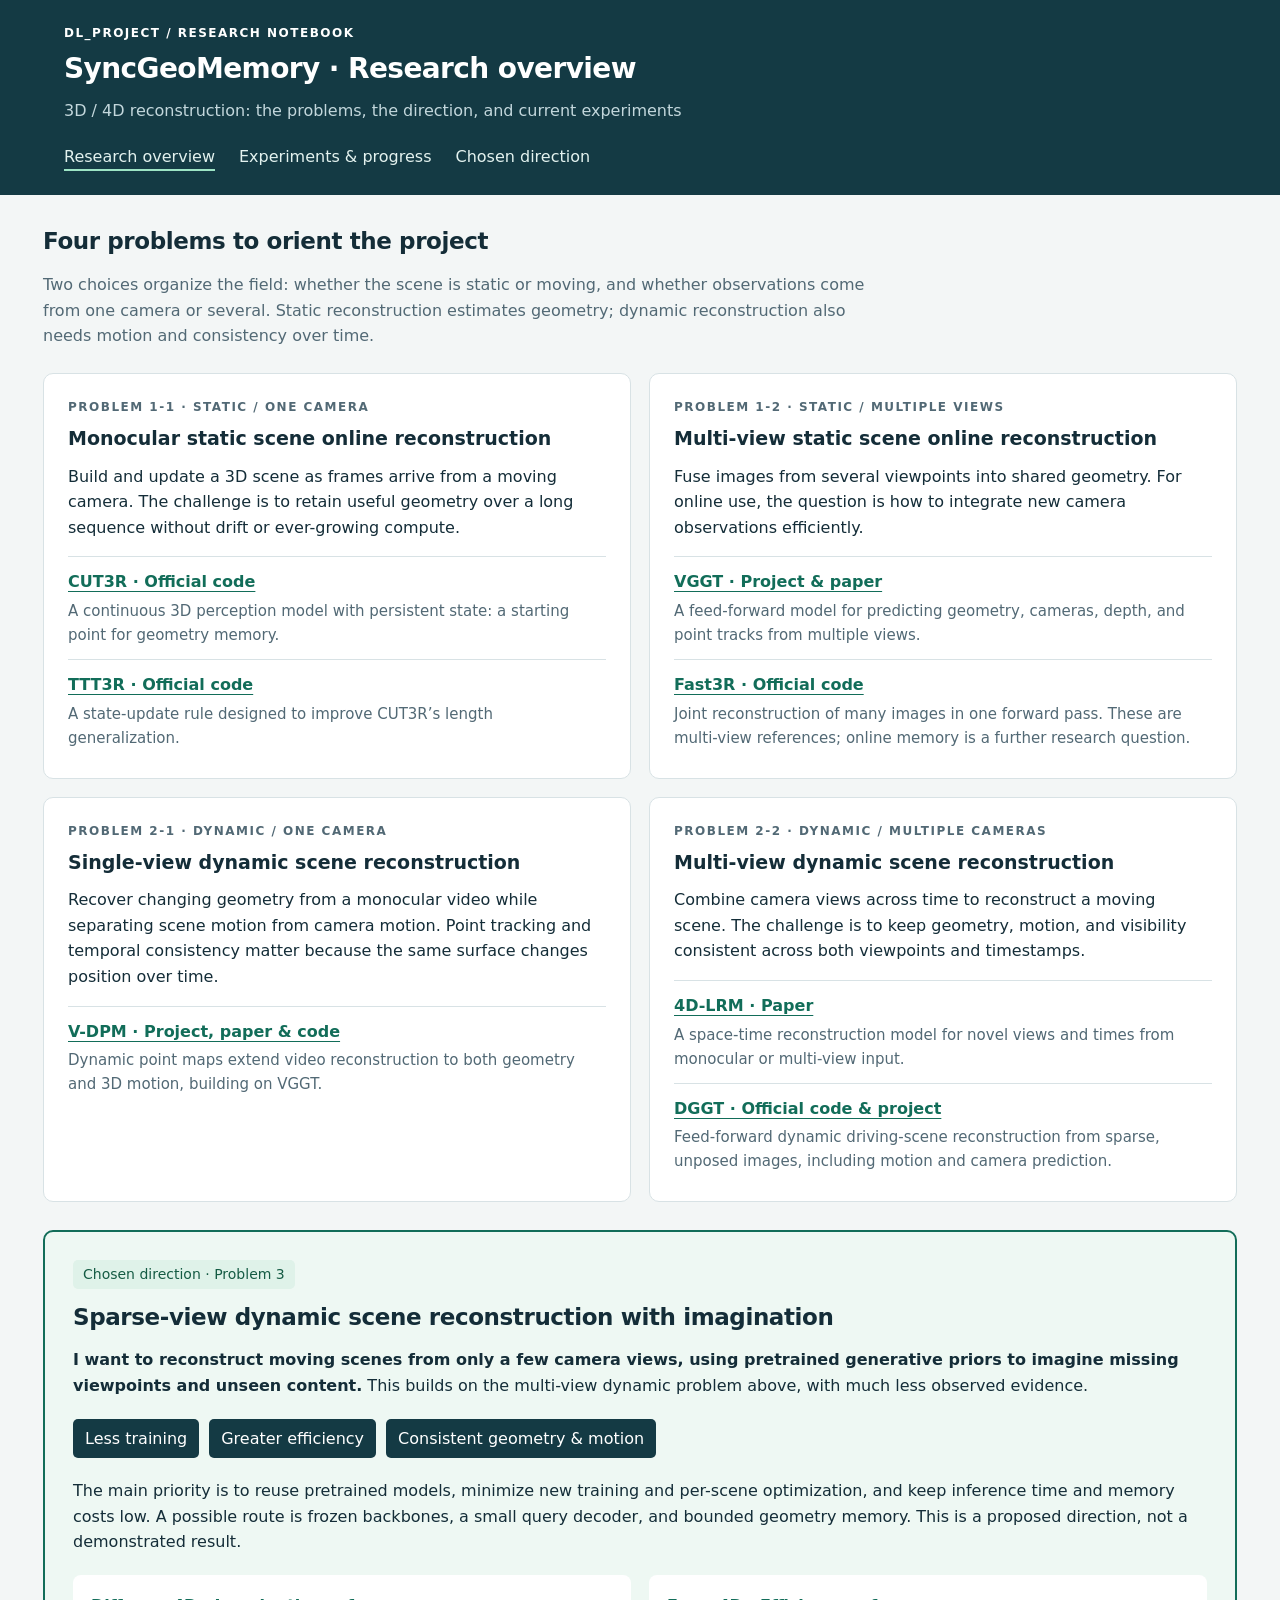
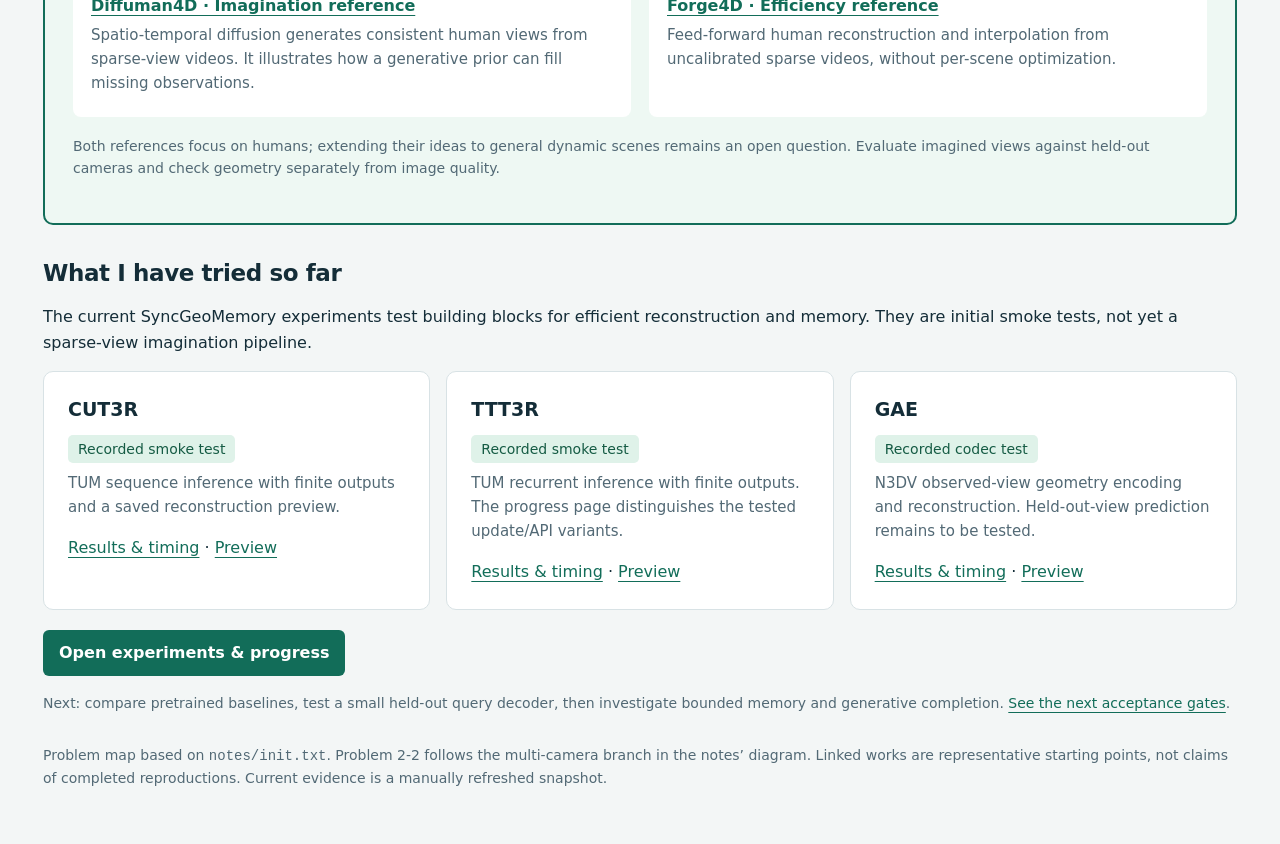
==== index.html @ 9e769c85 "Add research dashboard and GitHub Pages deployment" ====
<!doctype html>
<html lang="en">
<head>
<meta charset="utf-8"><meta name="viewport" content="width=device-width,initial-scale=1">
<meta name="description" content="Four reconstruction problems, representative research, and an efficiency-first direction for sparse-view dynamic reconstruction with imagination.">
<title>SyncGeoMemory · Research overview</title><link rel="icon" href="favicon.svg">
<style>
:root{color-scheme:light;--ink:#142d38;--muted:#526975;--line:#d8e2e5;--green:#126d59;--bg:#f3f6f6}*{box-sizing:border-box}body{margin:0;background:var(--bg);color:var(--ink);font:16px/1.6 system-ui,sans-serif}a{color:var(--green);text-underline-offset:4px}header{background:#143a44;color:white;padding:24px 5vw}header h1{font-size:28px;margin:4px 0;letter-spacing:-.6px}header p{color:#c3d7dc;margin:6px 0}nav{display:flex;gap:24px;margin-top:20px;flex-wrap:wrap}nav a{color:#e3f2ef;text-decoration:none}nav a[aria-current]{border-bottom:2px solid #9de4c5}main{max-width:1250px;margin:auto;padding:28px 28px 55px}.eyebrow{font-size:12px;letter-spacing:1.5px;text-transform:uppercase;font-weight:700}.intro{max-width:850px;margin-bottom:24px}.intro p{color:var(--muted)}h2{font-size:23px;letter-spacing:-.4px;margin:0 0 12px}h3{font-size:19px;line-height:1.4;margin:8px 0 12px}p{margin:8px 0 16px}.grid{display:grid;grid-template-columns:1fr 1fr;gap:18px}.problem,.panel{background:white;border:1px solid var(--line);border-radius:10px;padding:24px}.problem .eyebrow{color:var(--muted)}.work{padding-top:12px;margin-top:12px;border-top:1px solid var(--line)}.work p{font-size:15px;margin:4px 0;color:var(--muted)}.work a{font-weight:650}.tag{display:inline-block;font-size:14px;background:#dff2e9;color:#155b44;padding:3px 10px;border-radius:5px}.selected{border:2px solid var(--green);background:#eef8f3;margin-top:28px;padding:28px;border-radius:10px}.selected h2{margin-top:10px}.selected .grid{margin-top:20px}.selected .work{border:0;margin:0;padding:18px;background:white;border-radius:8px}.priorities{display:flex;gap:10px;flex-wrap:wrap;margin:20px 0}.priorities span{background:#143a44;color:white;padding:7px 12px;border-radius:5px}.section{margin-top:30px}.tried{display:grid;grid-template-columns:repeat(3,1fr);gap:16px}.tried h3{margin-top:0}.tried p{font-size:15px;color:var(--muted)}.button{display:inline-block;background:var(--green);color:white;padding:10px 16px;border-radius:6px;text-decoration:none;font-weight:650}.note,footer{font-size:14px;color:var(--muted)}footer{margin-top:30px}@media(max-width:760px){main{padding:22px 16px}.grid,.tried{grid-template-columns:1fr}.problem,.panel,.selected{padding:20px}header h1{font-size:24px}}
</style>
</head>
<body>
<header><div class="eyebrow">dl_project / research notebook</div><h1>SyncGeoMemory · Research overview</h1><p>3D / 4D reconstruction: the problems, the direction, and current experiments</p><nav aria-label="Main navigation"><a href="index.html" aria-current="page">Research overview</a><a href="experiments.html">Experiments &amp; progress</a><a href="#chosen">Chosen direction</a></nav></header>
<main>
<div class="intro"><h2>Four problems to orient the project</h2><p>Two choices organize the field: whether the scene is static or moving, and whether observations come from one camera or several. Static reconstruction estimates geometry; dynamic reconstruction also needs motion and consistency over time.</p></div>
<div class="grid" aria-label="Four reconstruction problems">
<article class="problem"><div class="eyebrow">Problem 1-1 · Static / one camera</div><h3>Monocular static scene online reconstruction</h3><p>Build and update a 3D scene as frames arrive from a moving camera. The challenge is to retain useful geometry over a long sequence without drift or ever-growing compute.</p><div class="work"><a href="https://github.com/CUT3R/CUT3R" target="_blank" rel="noopener noreferrer">CUT3R · Official code</a><p>A continuous 3D perception model with persistent state: a starting point for geometry memory.</p></div><div class="work"><a href="https://github.com/Inception3D/TTT3R" target="_blank" rel="noopener noreferrer">TTT3R · Official code</a><p>A state-update rule designed to improve CUT3R’s length generalization.</p></div></article>
<article class="problem"><div class="eyebrow">Problem 1-2 · Static / multiple views</div><h3>Multi-view static scene online reconstruction</h3><p>Fuse images from several viewpoints into shared geometry. For online use, the question is how to integrate new camera observations efficiently.</p><div class="work"><a href="https://vgg-t.github.io/" target="_blank" rel="noopener noreferrer">VGGT · Project &amp; paper</a><p>A feed-forward model for predicting geometry, cameras, depth, and point tracks from multiple views.</p></div><div class="work"><a href="https://github.com/facebookresearch/fast3r" target="_blank" rel="noopener noreferrer">Fast3R · Official code</a><p>Joint reconstruction of many images in one forward pass. These are multi-view references; online memory is a further research question.</p></div></article>
<article class="problem"><div class="eyebrow">Problem 2-1 · Dynamic / one camera</div><h3>Single-view dynamic scene reconstruction</h3><p>Recover changing geometry from a monocular video while separating scene motion from camera motion. Point tracking and temporal consistency matter because the same surface changes position over time.</p><div class="work"><a href="https://www.robots.ox.ac.uk/~vgg/research/vdpm/" target="_blank" rel="noopener noreferrer">V-DPM · Project, paper &amp; code</a><p>Dynamic point maps extend video reconstruction to both geometry and 3D motion, building on VGGT.</p></div></article>
<article class="problem"><div class="eyebrow">Problem 2-2 · Dynamic / multiple cameras</div><h3>Multi-view dynamic scene reconstruction</h3><p>Combine camera views across time to reconstruct a moving scene. The challenge is to keep geometry, motion, and visibility consistent across both viewpoints and timestamps.</p><div class="work"><a href="https://arxiv.org/abs/2506.18890" target="_blank" rel="noopener noreferrer">4D-LRM · Paper</a><p>A space-time reconstruction model for novel views and times from monocular or multi-view input.</p></div><div class="work"><a href="https://github.com/xiaomi-research/dggt" target="_blank" rel="noopener noreferrer">DGGT · Official code &amp; project</a><p>Feed-forward dynamic driving-scene reconstruction from sparse, unposed images, including motion and camera prediction.</p></div></article>
</div>
<section class="selected" id="chosen"><span class="tag">Chosen direction · Problem 3</span><h2>Sparse-view dynamic scene reconstruction with imagination</h2><p><strong>I want to reconstruct moving scenes from only a few camera views, using pretrained generative priors to imagine missing viewpoints and unseen content.</strong> This builds on the multi-view dynamic problem above, with much less observed evidence.</p><div class="priorities" aria-label="Research priorities"><span>Less training</span><span>Greater efficiency</span><span>Consistent geometry &amp; motion</span></div><p>The main priority is to reuse pretrained models, minimize new training and per-scene optimization, and keep inference time and memory costs low. A possible route is frozen backbones, a small query decoder, and bounded geometry memory. This is a proposed direction, not a demonstrated result.</p><div class="grid"><div class="work"><a href="https://diffuman4d.github.io/" target="_blank" rel="noopener noreferrer">Diffuman4D · Imagination reference</a><p>Spatio-temporal diffusion generates consistent human views from sparse-view videos. It illustrates how a generative prior can fill missing observations.</p></div><div class="work"><a href="https://github.com/zhenliuZJU/Forge4D" target="_blank" rel="noopener noreferrer">Forge4D · Efficiency reference</a><p>Feed-forward human reconstruction and interpolation from uncalibrated sparse videos, without per-scene optimization.</p></div></div><p class="note" style="margin-top:18px">Both references focus on humans; extending their ideas to general dynamic scenes remains an open question. Evaluate imagined views against held-out cameras and check geometry separately from image quality.</p></section>
<section class="section" id="tried"><h2>What I have tried so far</h2><p>The current SyncGeoMemory experiments test building blocks for efficient reconstruction and memory. They are initial smoke tests, not yet a sparse-view imagination pipeline.</p><div class="tried"><article class="panel"><h3>CUT3R</h3><span class="tag">Recorded smoke test</span><p>TUM sequence inference with finite outputs and a saved reconstruction preview.</p><a href="experiments.html#results">Results &amp; timing</a> · <a href="outputs/cut3r-reconstruction.png">Preview</a></article><article class="panel"><h3>TTT3R</h3><span class="tag">Recorded smoke test</span><p>TUM recurrent inference with finite outputs. The progress page distinguishes the tested update/API variants.</p><a href="experiments.html#results">Results &amp; timing</a> · <a href="outputs/ttt3r-reconstruction.png">Preview</a></article><article class="panel"><h3>GAE</h3><span class="tag">Recorded codec test</span><p>N3DV observed-view geometry encoding and reconstruction. Held-out-view prediction remains to be tested.</p><a href="experiments.html#results">Results &amp; timing</a> · <a href="outputs/gae-reconstruction.png">Preview</a></article></div><p style="margin-top:20px"><a class="button" href="experiments.html">Open experiments &amp; progress</a></p><p class="note">Next: compare pretrained baselines, test a small held-out query decoder, then investigate bounded memory and generative completion. <a href="experiments.html#plan">See the next acceptance gates</a>.</p></section>
<footer>Problem map based on <code>notes/init.txt</code>. Problem 2-2 follows the multi-camera branch in the notes’ diagram. Linked works are representative starting points, not claims of completed reproductions. Current evidence is a manually refreshed snapshot.</footer>
</main></body></html>
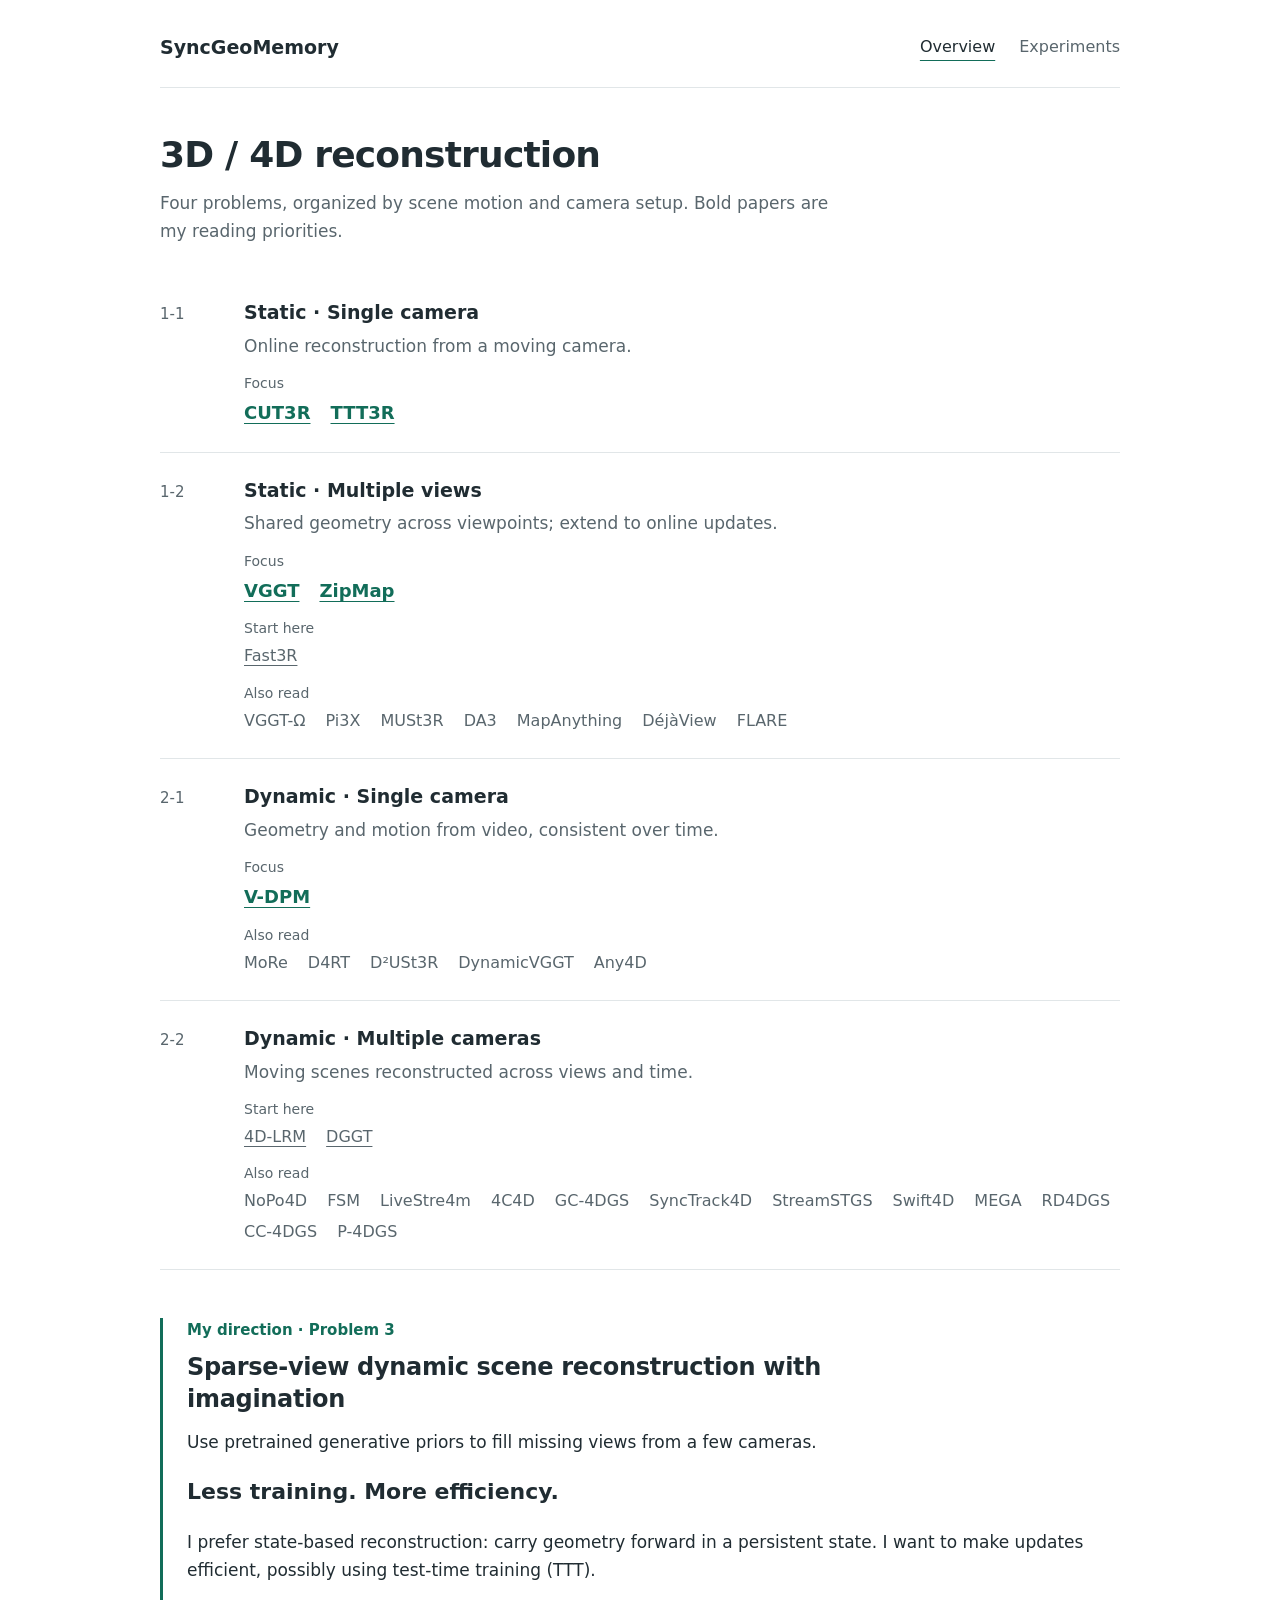
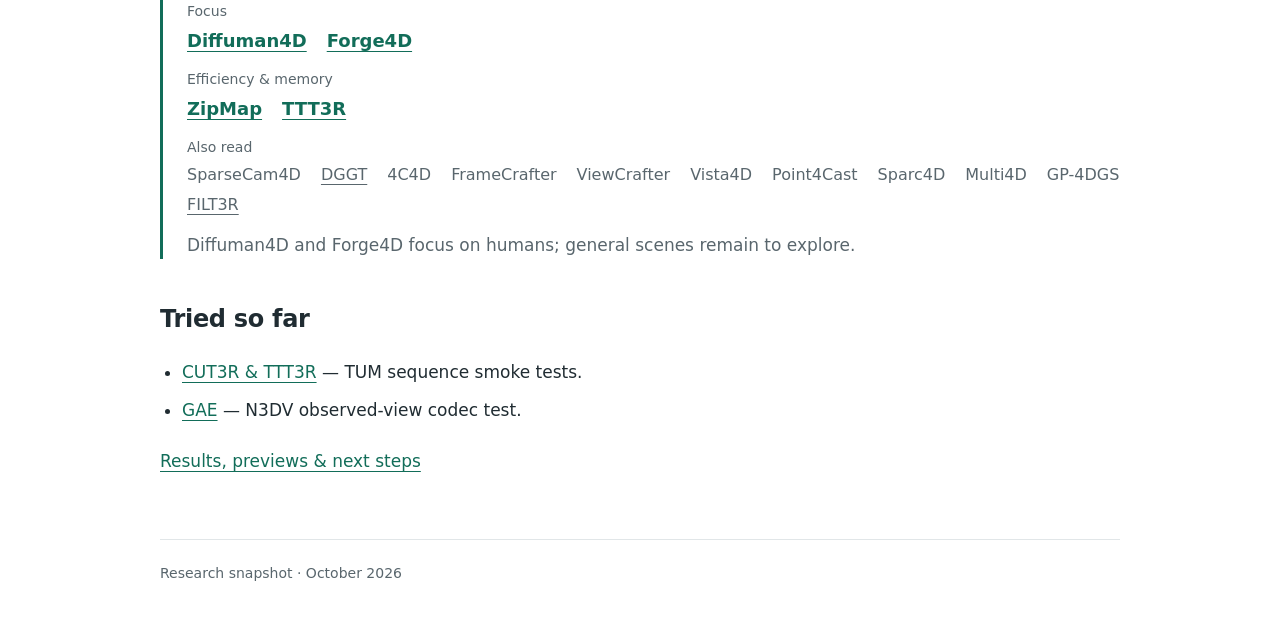
==== commit ceffbb95: "Simplify dashboard and expand prioritized research directions" ====
--- a/index.html
+++ b/index.html
@@ -1,24 +1,65 @@
 <!doctype html>
 <html lang="en">
 <head>
-<meta charset="utf-8"><meta name="viewport" content="width=device-width,initial-scale=1">
-<meta name="description" content="Four reconstruction problems, representative research, and an efficiency-first direction for sparse-view dynamic reconstruction with imagination.">
-<title>SyncGeoMemory · Research overview</title><link rel="icon" href="favicon.svg">
-<style>
-:root{color-scheme:light;--ink:#142d38;--muted:#526975;--line:#d8e2e5;--green:#126d59;--bg:#f3f6f6}*{box-sizing:border-box}body{margin:0;background:var(--bg);color:var(--ink);font:16px/1.6 system-ui,sans-serif}a{color:var(--green);text-underline-offset:4px}header{background:#143a44;color:white;padding:24px 5vw}header h1{font-size:28px;margin:4px 0;letter-spacing:-.6px}header p{color:#c3d7dc;margin:6px 0}nav{display:flex;gap:24px;margin-top:20px;flex-wrap:wrap}nav a{color:#e3f2ef;text-decoration:none}nav a[aria-current]{border-bottom:2px solid #9de4c5}main{max-width:1250px;margin:auto;padding:28px 28px 55px}.eyebrow{font-size:12px;letter-spacing:1.5px;text-transform:uppercase;font-weight:700}.intro{max-width:850px;margin-bottom:24px}.intro p{color:var(--muted)}h2{font-size:23px;letter-spacing:-.4px;margin:0 0 12px}h3{font-size:19px;line-height:1.4;margin:8px 0 12px}p{margin:8px 0 16px}.grid{display:grid;grid-template-columns:1fr 1fr;gap:18px}.problem,.panel{background:white;border:1px solid var(--line);border-radius:10px;padding:24px}.problem .eyebrow{color:var(--muted)}.work{padding-top:12px;margin-top:12px;border-top:1px solid var(--line)}.work p{font-size:15px;margin:4px 0;color:var(--muted)}.work a{font-weight:650}.tag{display:inline-block;font-size:14px;background:#dff2e9;color:#155b44;padding:3px 10px;border-radius:5px}.selected{border:2px solid var(--green);background:#eef8f3;margin-top:28px;padding:28px;border-radius:10px}.selected h2{margin-top:10px}.selected .grid{margin-top:20px}.selected .work{border:0;margin:0;padding:18px;background:white;border-radius:8px}.priorities{display:flex;gap:10px;flex-wrap:wrap;margin:20px 0}.priorities span{background:#143a44;color:white;padding:7px 12px;border-radius:5px}.section{margin-top:30px}.tried{display:grid;grid-template-columns:repeat(3,1fr);gap:16px}.tried h3{margin-top:0}.tried p{font-size:15px;color:var(--muted)}.button{display:inline-block;background:var(--green);color:white;padding:10px 16px;border-radius:6px;text-decoration:none;font-weight:650}.note,footer{font-size:14px;color:var(--muted)}footer{margin-top:30px}@media(max-width:760px){main{padding:22px 16px}.grid,.tried{grid-template-columns:1fr}.problem,.panel,.selected{padding:20px}header h1{font-size:24px}}
-</style>
+  <meta charset="utf-8">
+  <meta name="viewport" content="width=device-width,initial-scale=1">
+  <meta name="description" content="Reconstruction topics, chosen research direction, and current experiments.">
+  <title>SyncGeoMemory · Overview</title>
+  <link rel="icon" href="favicon.svg">
+  <link rel="stylesheet" href="styles.css">
 </head>
 <body>
-<header><div class="eyebrow">dl_project / research notebook</div><h1>SyncGeoMemory · Research overview</h1><p>3D / 4D reconstruction: the problems, the direction, and current experiments</p><nav aria-label="Main navigation"><a href="index.html" aria-current="page">Research overview</a><a href="experiments.html">Experiments &amp; progress</a><a href="#chosen">Chosen direction</a></nav></header>
+<header>
+  <a class="brand" href="index.html">SyncGeoMemory</a>
+  <nav aria-label="Main navigation"><a href="index.html" aria-current="page">Overview</a><a href="experiments.html">Experiments</a></nav>
+</header>
 <main>
-<div class="intro"><h2>Four problems to orient the project</h2><p>Two choices organize the field: whether the scene is static or moving, and whether observations come from one camera or several. Static reconstruction estimates geometry; dynamic reconstruction also needs motion and consistency over time.</p></div>
-<div class="grid" aria-label="Four reconstruction problems">
-<article class="problem"><div class="eyebrow">Problem 1-1 · Static / one camera</div><h3>Monocular static scene online reconstruction</h3><p>Build and update a 3D scene as frames arrive from a moving camera. The challenge is to retain useful geometry over a long sequence without drift or ever-growing compute.</p><div class="work"><a href="https://github.com/CUT3R/CUT3R" target="_blank" rel="noopener noreferrer">CUT3R · Official code</a><p>A continuous 3D perception model with persistent state: a starting point for geometry memory.</p></div><div class="work"><a href="https://github.com/Inception3D/TTT3R" target="_blank" rel="noopener noreferrer">TTT3R · Official code</a><p>A state-update rule designed to improve CUT3R’s length generalization.</p></div></article>
-<article class="problem"><div class="eyebrow">Problem 1-2 · Static / multiple views</div><h3>Multi-view static scene online reconstruction</h3><p>Fuse images from several viewpoints into shared geometry. For online use, the question is how to integrate new camera observations efficiently.</p><div class="work"><a href="https://vgg-t.github.io/" target="_blank" rel="noopener noreferrer">VGGT · Project &amp; paper</a><p>A feed-forward model for predicting geometry, cameras, depth, and point tracks from multiple views.</p></div><div class="work"><a href="https://github.com/facebookresearch/fast3r" target="_blank" rel="noopener noreferrer">Fast3R · Official code</a><p>Joint reconstruction of many images in one forward pass. These are multi-view references; online memory is a further research question.</p></div></article>
-<article class="problem"><div class="eyebrow">Problem 2-1 · Dynamic / one camera</div><h3>Single-view dynamic scene reconstruction</h3><p>Recover changing geometry from a monocular video while separating scene motion from camera motion. Point tracking and temporal consistency matter because the same surface changes position over time.</p><div class="work"><a href="https://www.robots.ox.ac.uk/~vgg/research/vdpm/" target="_blank" rel="noopener noreferrer">V-DPM · Project, paper &amp; code</a><p>Dynamic point maps extend video reconstruction to both geometry and 3D motion, building on VGGT.</p></div></article>
-<article class="problem"><div class="eyebrow">Problem 2-2 · Dynamic / multiple cameras</div><h3>Multi-view dynamic scene reconstruction</h3><p>Combine camera views across time to reconstruct a moving scene. The challenge is to keep geometry, motion, and visibility consistent across both viewpoints and timestamps.</p><div class="work"><a href="https://arxiv.org/abs/2506.18890" target="_blank" rel="noopener noreferrer">4D-LRM · Paper</a><p>A space-time reconstruction model for novel views and times from monocular or multi-view input.</p></div><div class="work"><a href="https://github.com/xiaomi-research/dggt" target="_blank" rel="noopener noreferrer">DGGT · Official code &amp; project</a><p>Feed-forward dynamic driving-scene reconstruction from sparse, unposed images, including motion and camera prediction.</p></div></article>
-</div>
-<section class="selected" id="chosen"><span class="tag">Chosen direction · Problem 3</span><h2>Sparse-view dynamic scene reconstruction with imagination</h2><p><strong>I want to reconstruct moving scenes from only a few camera views, using pretrained generative priors to imagine missing viewpoints and unseen content.</strong> This builds on the multi-view dynamic problem above, with much less observed evidence.</p><div class="priorities" aria-label="Research priorities"><span>Less training</span><span>Greater efficiency</span><span>Consistent geometry &amp; motion</span></div><p>The main priority is to reuse pretrained models, minimize new training and per-scene optimization, and keep inference time and memory costs low. A possible route is frozen backbones, a small query decoder, and bounded geometry memory. This is a proposed direction, not a demonstrated result.</p><div class="grid"><div class="work"><a href="https://diffuman4d.github.io/" target="_blank" rel="noopener noreferrer">Diffuman4D · Imagination reference</a><p>Spatio-temporal diffusion generates consistent human views from sparse-view videos. It illustrates how a generative prior can fill missing observations.</p></div><div class="work"><a href="https://github.com/zhenliuZJU/Forge4D" target="_blank" rel="noopener noreferrer">Forge4D · Efficiency reference</a><p>Feed-forward human reconstruction and interpolation from uncalibrated sparse videos, without per-scene optimization.</p></div></div><p class="note" style="margin-top:18px">Both references focus on humans; extending their ideas to general dynamic scenes remains an open question. Evaluate imagined views against held-out cameras and check geometry separately from image quality.</p></section>
-<section class="section" id="tried"><h2>What I have tried so far</h2><p>The current SyncGeoMemory experiments test building blocks for efficient reconstruction and memory. They are initial smoke tests, not yet a sparse-view imagination pipeline.</p><div class="tried"><article class="panel"><h3>CUT3R</h3><span class="tag">Recorded smoke test</span><p>TUM sequence inference with finite outputs and a saved reconstruction preview.</p><a href="experiments.html#results">Results &amp; timing</a> · <a href="outputs/cut3r-reconstruction.png">Preview</a></article><article class="panel"><h3>TTT3R</h3><span class="tag">Recorded smoke test</span><p>TUM recurrent inference with finite outputs. The progress page distinguishes the tested update/API variants.</p><a href="experiments.html#results">Results &amp; timing</a> · <a href="outputs/ttt3r-reconstruction.png">Preview</a></article><article class="panel"><h3>GAE</h3><span class="tag">Recorded codec test</span><p>N3DV observed-view geometry encoding and reconstruction. Held-out-view prediction remains to be tested.</p><a href="experiments.html#results">Results &amp; timing</a> · <a href="outputs/gae-reconstruction.png">Preview</a></article></div><p style="margin-top:20px"><a class="button" href="experiments.html">Open experiments &amp; progress</a></p><p class="note">Next: compare pretrained baselines, test a small held-out query decoder, then investigate bounded memory and generative completion. <a href="experiments.html#plan">See the next acceptance gates</a>.</p></section>
-<footer>Problem map based on <code>notes/init.txt</code>. Problem 2-2 follows the multi-camera branch in the notes’ diagram. Linked works are representative starting points, not claims of completed reproductions. Current evidence is a manually refreshed snapshot.</footer>
-</main></body></html>
+  <h1>3D / 4D reconstruction</h1>
+  <p class="lead">Four problems, organized by scene motion and camera setup. Bold papers are my reading priorities.</p>
+  <div class="problems" aria-label="Four reconstruction problems">
+    <article class="problem">
+      <span class="number">1-1</span>
+      <div><h3>Static · Single camera</h3><p>Online reconstruction from a moving camera.</p>
+        <div class="paper-group"><span class="paper-label">Focus</span><ul class="papers primary"><li data-paper="CUT3R"><a href="https://github.com/CUT3R/CUT3R">CUT3R</a></li><li data-paper="TTT3R"><a href="https://github.com/Inception3D/TTT3R">TTT3R</a></li></ul></div>
+      </div>
+    </article>
+    <article class="problem">
+      <span class="number">1-2</span>
+      <div><h3>Static · Multiple views</h3><p>Shared geometry across viewpoints; extend to online updates.</p>
+        <div class="paper-group"><span class="paper-label">Focus</span><ul class="papers primary"><li data-paper="VGGT"><a href="https://vgg-t.github.io/">VGGT</a></li><li data-paper="ZipMap"><a href="https://github.com/Haian-Jin/ZipMap">ZipMap</a></li></ul></div><div class="paper-group"><span class="paper-label">Start here</span><ul class="papers secondary"><li data-paper="Fast3R"><a href="https://github.com/facebookresearch/fast3r">Fast3R</a></li></ul></div><div class="paper-group"><span class="paper-label">Also read</span><ul class="papers secondary"><li data-paper="VGGT-Ω">VGGT-Ω</li><li data-paper="Pi3X">Pi3X</li><li data-paper="MUSt3R">MUSt3R</li><li data-paper="DA3">DA3</li><li data-paper="MapAnything">MapAnything</li><li data-paper="DéjàView">DéjàView</li><li data-paper="FLARE">FLARE</li></ul></div>
+      </div>
+    </article>
+    <article class="problem">
+      <span class="number">2-1</span>
+      <div><h3>Dynamic · Single camera</h3><p>Geometry and motion from video, consistent over time.</p>
+        <div class="paper-group"><span class="paper-label">Focus</span><ul class="papers primary"><li data-paper="V-DPM"><a href="https://www.robots.ox.ac.uk/~vgg/research/vdpm/">V-DPM</a></li></ul></div><div class="paper-group"><span class="paper-label">Also read</span><ul class="papers secondary"><li data-paper="MoRe">MoRe</li><li data-paper="D4RT">D4RT</li><li data-paper="D²USt3R">D²USt3R</li><li data-paper="DynamicVGGT">DynamicVGGT</li><li data-paper="Any4D">Any4D</li></ul></div>
+      </div>
+    </article>
+    <article class="problem">
+      <span class="number">2-2</span>
+      <div><h3>Dynamic · Multiple cameras</h3><p>Moving scenes reconstructed across views and time.</p>
+        <div class="paper-group"><span class="paper-label">Start here</span><ul class="papers secondary"><li data-paper="4D-LRM"><a href="https://arxiv.org/abs/2506.18890">4D-LRM</a></li><li data-paper="DGGT"><a href="https://github.com/xiaomi-research/dggt">DGGT</a></li></ul></div><div class="paper-group"><span class="paper-label">Also read</span><ul class="papers secondary"><li data-paper="NoPo4D">NoPo4D</li><li data-paper="FSM">FSM</li><li data-paper="LiveStre4m">LiveStre4m</li><li data-paper="4C4D">4C4D</li><li data-paper="GC-4DGS">GC-4DGS</li><li data-paper="SyncTrack4D">SyncTrack4D</li><li data-paper="StreamSTGS">StreamSTGS</li><li data-paper="Swift4D">Swift4D</li><li data-paper="MEGA">MEGA</li><li data-paper="RD4DGS">RD4DGS</li><li data-paper="CC-4DGS">CC-4DGS</li><li data-paper="P-4DGS">P-4DGS</li></ul></div>
+      </div>
+    </article>
+  </div>
+  <section class="focus" id="chosen">
+    <p class="label">My direction · Problem 3</p>
+    <h2>Sparse-view dynamic scene reconstruction with imagination</h2>
+    <p>Use pretrained generative priors to fill missing views from a few cameras.</p>
+    <p class="priority">Less training. More efficiency.</p>
+    <p>I prefer state-based reconstruction: carry geometry forward in a persistent state. I want to make updates efficient, possibly using test-time training (TTT).</p>
+    <div class="paper-group"><span class="paper-label">Focus</span><ul class="papers primary"><li data-paper="Diffuman4D"><a href="https://diffuman4d.github.io/">Diffuman4D</a></li><li data-paper="Forge4D"><a href="https://github.com/zhenliuZJU/Forge4D">Forge4D</a></li></ul></div><div class="paper-group"><span class="paper-label">Efficiency &amp; memory</span><ul class="papers primary"><li data-paper="ZipMap"><a href="https://github.com/Haian-Jin/ZipMap">ZipMap</a></li><li data-paper="TTT3R"><a href="https://github.com/Inception3D/TTT3R">TTT3R</a></li></ul></div><div class="paper-group"><span class="paper-label">Also read</span><ul class="papers secondary"><li data-paper="SparseCam4D">SparseCam4D</li><li data-paper="DGGT"><a href="https://github.com/xiaomi-research/dggt">DGGT</a></li><li data-paper="4C4D">4C4D</li><li data-paper="FrameCrafter">FrameCrafter</li><li data-paper="ViewCrafter">ViewCrafter</li><li data-paper="Vista4D">Vista4D</li><li data-paper="Point4Cast">Point4Cast</li><li data-paper="Sparc4D">Sparc4D</li><li data-paper="Multi4D">Multi4D</li><li data-paper="GP-4DGS">GP-4DGS</li><li data-paper="FILT3R"><a href="https://github.com/jinotter3/FILT3R">FILT3R</a></li></ul></div>
+    <p class="muted" style="margin-top:12px">Diffuman4D and Forge4D focus on humans; general scenes remain to explore.</p>
+  </section>
+  <section id="tried">
+    <h2>Tried so far</h2>
+    <ul class="inline-list">
+      <li><a href="experiments.html#results">CUT3R &amp; TTT3R</a> — TUM sequence smoke tests.</li>
+      <li><a href="experiments.html#results">GAE</a> — N3DV observed-view codec test.</li>
+    </ul>
+    <p style="margin-top:18px"><a href="experiments.html">Results, previews &amp; next steps</a></p>
+  </section>
+</main>
+<footer>Research snapshot · October 2026</footer>
+</body>
+</html>
--- a/styles.css
+++ b/styles.css
@@ -0,0 +1,46 @@
+:root{color-scheme:light;--ink:#202c32;--muted:#59666d;--accent:#126d59;--line:#e1e6e8}
+*{box-sizing:border-box}
+body{margin:0;background:#fff;color:var(--ink);font:17px/1.65 system-ui,-apple-system,BlinkMacSystemFont,"Segoe UI",sans-serif}
+a{color:var(--accent);text-underline-offset:4px}
+a:hover{text-decoration-thickness:2px}
+a:focus-visible,summary:focus-visible{outline:2px solid var(--accent);outline-offset:5px}
+header,main,footer{width:min(100% - 48px,960px);margin-inline:auto}
+header{padding:32px 0 24px;border-bottom:1px solid var(--line);display:flex;align-items:center;justify-content:space-between;gap:24px}
+.brand{font-size:19px;font-weight:650;color:var(--ink);text-decoration:none}
+nav{display:flex;gap:24px;flex-wrap:wrap}
+nav a{color:var(--muted);text-decoration:none;font-size:16px}
+nav a[aria-current]{color:var(--ink);text-decoration:underline;text-decoration-color:var(--accent);text-underline-offset:8px}
+main{padding:44px 0 20px}
+h1{font-size:clamp(28px,4vw,36px);line-height:1.25;letter-spacing:-.8px;font-weight:650;margin:0 0 12px}
+h2{font-size:24px;line-height:1.35;letter-spacing:-.3px;margin:0 0 18px;font-weight:650}
+h3{font-size:19px;line-height:1.4;margin:0 0 6px;font-weight:600}
+p{margin:0 0 16px}.muted,.lead{color:var(--muted)}.lead{max-width:680px}
+section{margin-top:44px}
+.problems{margin-top:30px}
+.problem{display:grid;grid-template-columns:64px 1fr;gap:20px;padding:24px 0;border-bottom:1px solid var(--line)}
+.number{color:var(--muted);font-size:15px;padding-top:3px}
+.problem p{color:var(--muted);margin:0 0 8px}
+.links{display:flex;gap:20px;flex-wrap:wrap;font-size:16px}
+.focus{border-left:3px solid var(--accent);padding-left:24px;margin-top:48px;scroll-margin-top:24px}
+.label{color:var(--accent);font-size:15px;font-weight:650;margin-bottom:8px}
+.focus h2{max-width:700px;margin-bottom:12px}
+.priority{font-size:22px;font-weight:600;margin:18px 0}
+.inline-list{margin:0;padding-left:22px}.inline-list li{padding:5px 0}
+.table-wrap{overflow:auto}table{border-collapse:collapse;width:100%;text-align:left;font-size:16px}
+th{color:var(--muted);font-weight:500;font-size:15px;white-space:nowrap}th,td{padding:14px 18px 14px 0;border-bottom:1px solid var(--line);vertical-align:top}
+td small{display:block;color:var(--muted);font-size:14px}code{font-size:14px;overflow-wrap:anywhere}
+.gallery{display:grid;grid-template-columns:repeat(3,minmax(0,1fr));gap:24px}
+figure{margin:0}figure img{display:block;width:100%;aspect-ratio:4/3;object-fit:contain;background:#f5f7f8}figcaption{margin-top:10px;font-size:16px}
+details{margin-top:22px}summary{cursor:pointer;color:var(--muted);font-size:16px}details p{margin-top:12px;color:var(--muted)}details .table-wrap{margin-top:16px}
+.history{font-size:14px}.history td:last-child{min-width:280px}.history code{font-size:13px}
+footer{margin-top:28px;padding:22px 0 32px;border-top:1px solid var(--line);color:var(--muted);font-size:14px}
+@media(max-width:640px){header,main,footer{width:calc(100% - 36px)}header{align-items:flex-start;flex-direction:column;gap:14px;padding-top:22px}main{padding-top:32px}.problem{grid-template-columns:42px 1fr;gap:12px}.focus{padding-left:18px}.gallery{grid-template-columns:1fr}.gallery img{max-height:300px}.priority{font-size:20px}section{margin-top:34px}}
+
+.paper-group{margin-top:12px}
+.paper-label{display:block;color:var(--muted);font-size:14px;margin-bottom:3px}
+.papers{display:flex;flex-wrap:wrap;column-gap:20px;row-gap:4px;list-style:none;margin:0;padding:0}
+.papers li{font-size:16px}
+.papers.primary li{font-weight:650;font-size:18px}
+.papers.primary a{color:var(--accent)}
+.papers.secondary{color:var(--muted)}
+.papers.secondary a{color:var(--muted)}
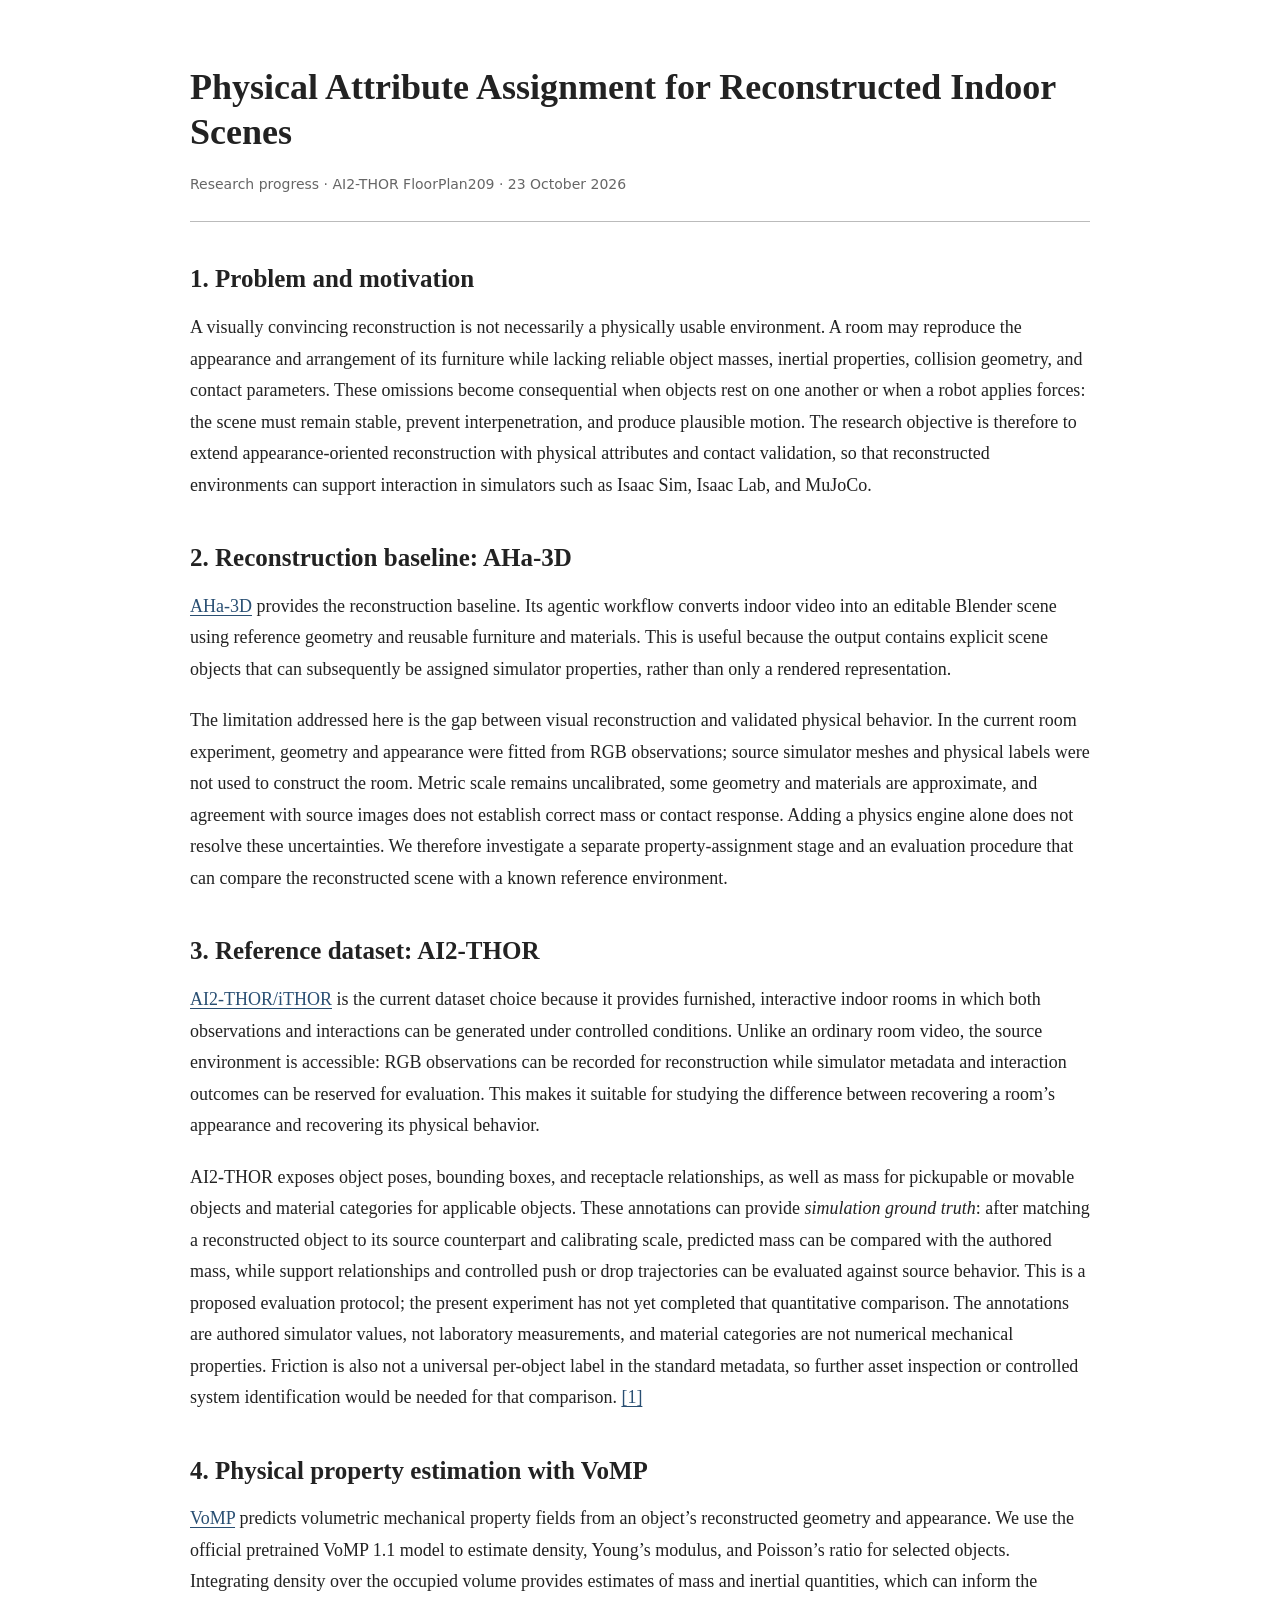
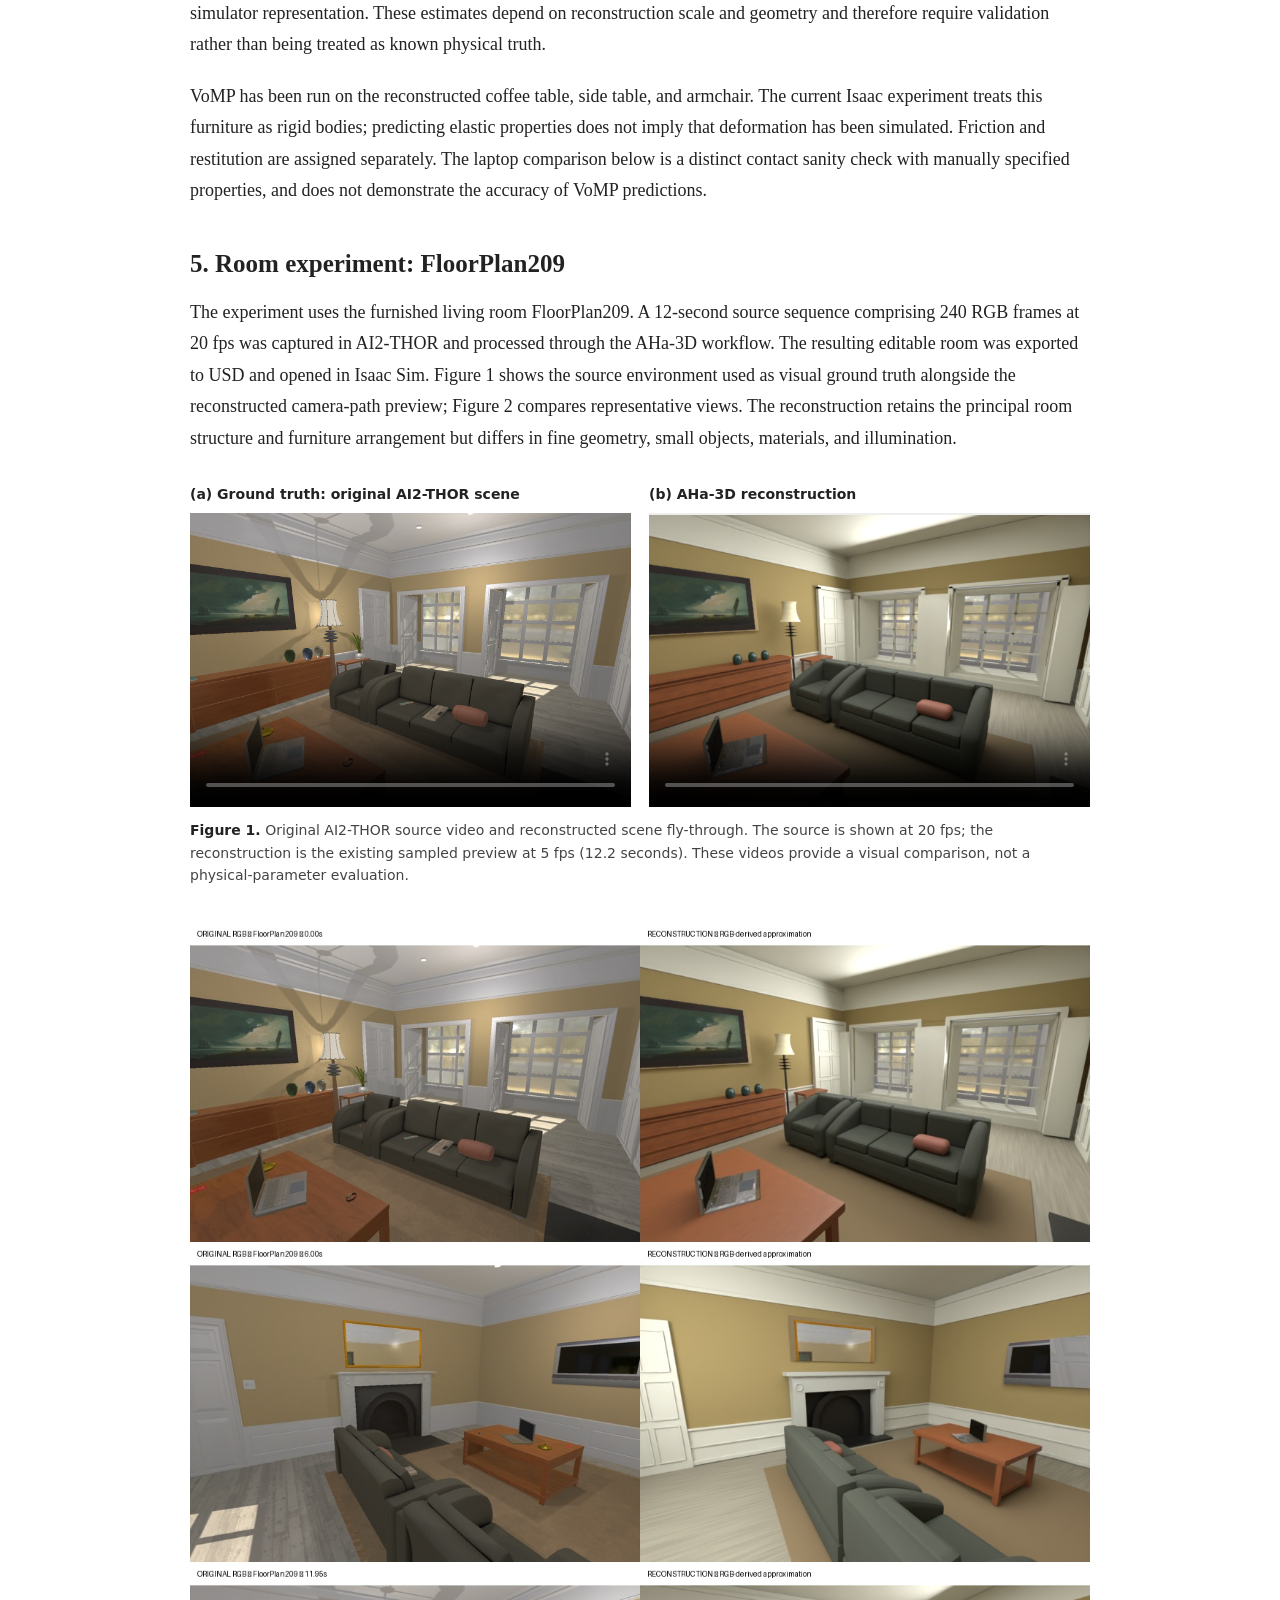
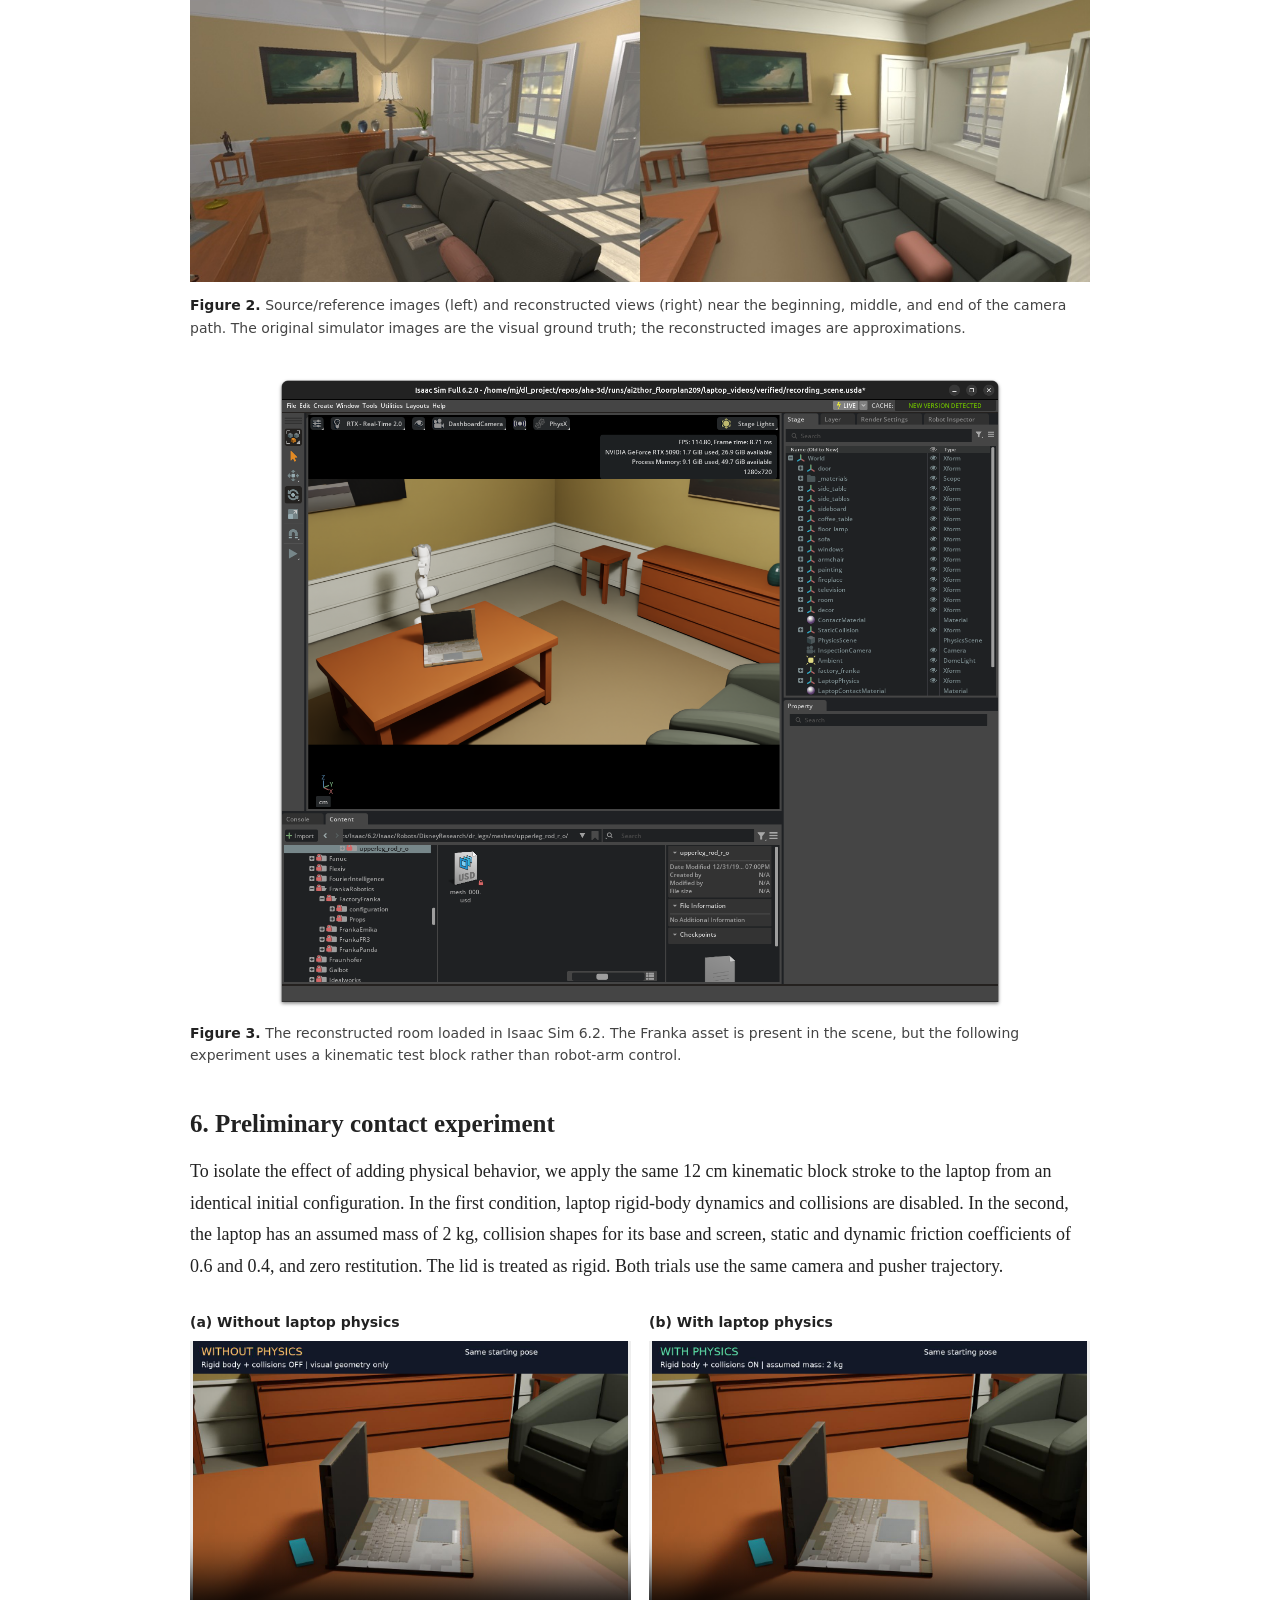
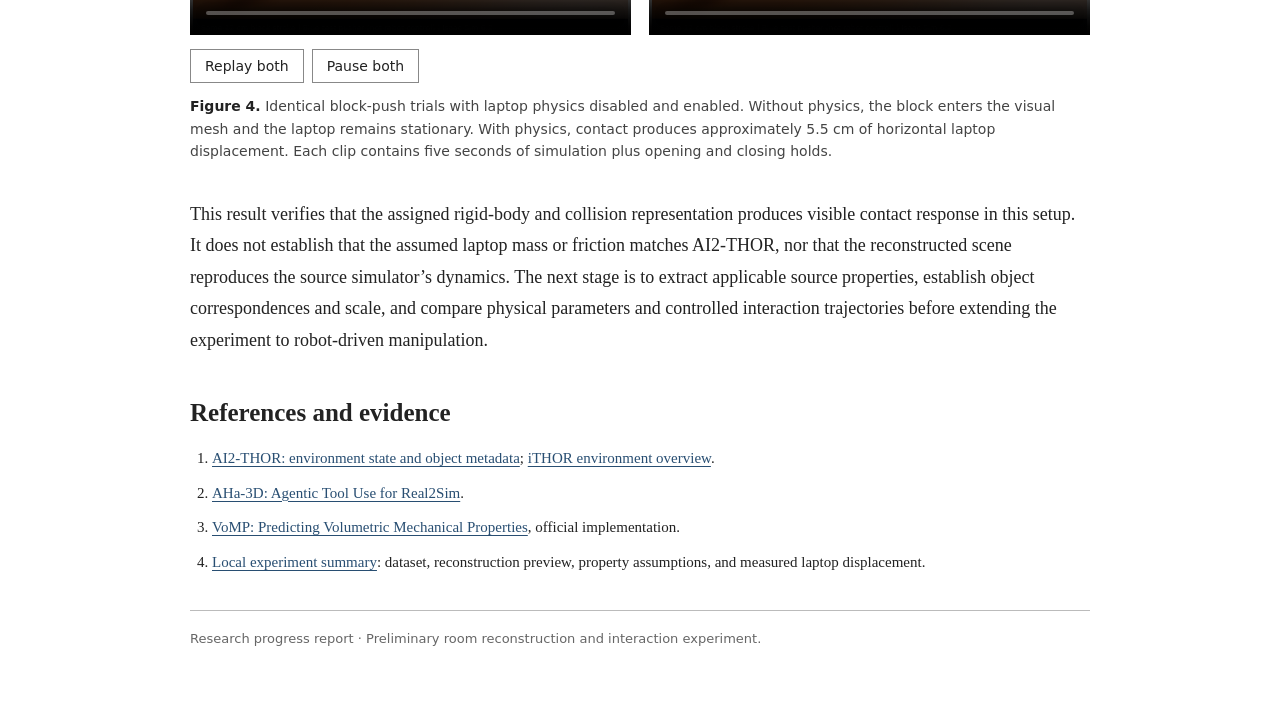
==== commit 07c8203e: "Replace old progress with academic AI2-THOR physics report" ====
--- a/index.html
+++ b/index.html
@@ -1,65 +1,18 @@
 <!doctype html>
-<html lang="en">
-<head>
-  <meta charset="utf-8">
-  <meta name="viewport" content="width=device-width,initial-scale=1">
-  <meta name="description" content="Reconstruction topics, chosen research direction, and current experiments.">
-  <title>SyncGeoMemory · Overview</title>
-  <link rel="icon" href="favicon.svg">
-  <link rel="stylesheet" href="styles.css">
-</head>
-<body>
-<header>
-  <a class="brand" href="index.html">SyncGeoMemory</a>
-  <nav aria-label="Main navigation"><a href="index.html" aria-current="page">Overview</a><a href="experiments.html">Experiments</a></nav>
-</header>
-<main>
-  <h1>3D / 4D reconstruction</h1>
-  <p class="lead">Four problems, organized by scene motion and camera setup. Bold papers are my reading priorities.</p>
-  <div class="problems" aria-label="Four reconstruction problems">
-    <article class="problem">
-      <span class="number">1-1</span>
-      <div><h3>Static · Single camera</h3><p>Online reconstruction from a moving camera.</p>
-        <div class="paper-group"><span class="paper-label">Focus</span><ul class="papers primary"><li data-paper="CUT3R"><a href="https://github.com/CUT3R/CUT3R">CUT3R</a></li><li data-paper="TTT3R"><a href="https://github.com/Inception3D/TTT3R">TTT3R</a></li></ul></div>
-      </div>
-    </article>
-    <article class="problem">
-      <span class="number">1-2</span>
-      <div><h3>Static · Multiple views</h3><p>Shared geometry across viewpoints; extend to online updates.</p>
-        <div class="paper-group"><span class="paper-label">Focus</span><ul class="papers primary"><li data-paper="VGGT"><a href="https://vgg-t.github.io/">VGGT</a></li><li data-paper="ZipMap"><a href="https://github.com/Haian-Jin/ZipMap">ZipMap</a></li></ul></div><div class="paper-group"><span class="paper-label">Start here</span><ul class="papers secondary"><li data-paper="Fast3R"><a href="https://github.com/facebookresearch/fast3r">Fast3R</a></li></ul></div><div class="paper-group"><span class="paper-label">Also read</span><ul class="papers secondary"><li data-paper="VGGT-Ω">VGGT-Ω</li><li data-paper="Pi3X">Pi3X</li><li data-paper="MUSt3R">MUSt3R</li><li data-paper="DA3">DA3</li><li data-paper="MapAnything">MapAnything</li><li data-paper="DéjàView">DéjàView</li><li data-paper="FLARE">FLARE</li></ul></div>
-      </div>
-    </article>
-    <article class="problem">
-      <span class="number">2-1</span>
-      <div><h3>Dynamic · Single camera</h3><p>Geometry and motion from video, consistent over time.</p>
-        <div class="paper-group"><span class="paper-label">Focus</span><ul class="papers primary"><li data-paper="V-DPM"><a href="https://www.robots.ox.ac.uk/~vgg/research/vdpm/">V-DPM</a></li></ul></div><div class="paper-group"><span class="paper-label">Also read</span><ul class="papers secondary"><li data-paper="MoRe">MoRe</li><li data-paper="D4RT">D4RT</li><li data-paper="D²USt3R">D²USt3R</li><li data-paper="DynamicVGGT">DynamicVGGT</li><li data-paper="Any4D">Any4D</li></ul></div>
-      </div>
-    </article>
-    <article class="problem">
-      <span class="number">2-2</span>
-      <div><h3>Dynamic · Multiple cameras</h3><p>Moving scenes reconstructed across views and time.</p>
-        <div class="paper-group"><span class="paper-label">Start here</span><ul class="papers secondary"><li data-paper="4D-LRM"><a href="https://arxiv.org/abs/2506.18890">4D-LRM</a></li><li data-paper="DGGT"><a href="https://github.com/xiaomi-research/dggt">DGGT</a></li></ul></div><div class="paper-group"><span class="paper-label">Also read</span><ul class="papers secondary"><li data-paper="NoPo4D">NoPo4D</li><li data-paper="FSM">FSM</li><li data-paper="LiveStre4m">LiveStre4m</li><li data-paper="4C4D">4C4D</li><li data-paper="GC-4DGS">GC-4DGS</li><li data-paper="SyncTrack4D">SyncTrack4D</li><li data-paper="StreamSTGS">StreamSTGS</li><li data-paper="Swift4D">Swift4D</li><li data-paper="MEGA">MEGA</li><li data-paper="RD4DGS">RD4DGS</li><li data-paper="CC-4DGS">CC-4DGS</li><li data-paper="P-4DGS">P-4DGS</li></ul></div>
-      </div>
-    </article>
-  </div>
-  <section class="focus" id="chosen">
-    <p class="label">My direction · Problem 3</p>
-    <h2>Sparse-view dynamic scene reconstruction with imagination</h2>
-    <p>Use pretrained generative priors to fill missing views from a few cameras.</p>
-    <p class="priority">Less training. More efficiency.</p>
-    <p>I prefer state-based reconstruction: carry geometry forward in a persistent state. I want to make updates efficient, possibly using test-time training (TTT).</p>
-    <div class="paper-group"><span class="paper-label">Focus</span><ul class="papers primary"><li data-paper="Diffuman4D"><a href="https://diffuman4d.github.io/">Diffuman4D</a></li><li data-paper="Forge4D"><a href="https://github.com/zhenliuZJU/Forge4D">Forge4D</a></li></ul></div><div class="paper-group"><span class="paper-label">Efficiency &amp; memory</span><ul class="papers primary"><li data-paper="ZipMap"><a href="https://github.com/Haian-Jin/ZipMap">ZipMap</a></li><li data-paper="TTT3R"><a href="https://github.com/Inception3D/TTT3R">TTT3R</a></li></ul></div><div class="paper-group"><span class="paper-label">Also read</span><ul class="papers secondary"><li data-paper="SparseCam4D">SparseCam4D</li><li data-paper="DGGT"><a href="https://github.com/xiaomi-research/dggt">DGGT</a></li><li data-paper="4C4D">4C4D</li><li data-paper="FrameCrafter">FrameCrafter</li><li data-paper="ViewCrafter">ViewCrafter</li><li data-paper="Vista4D">Vista4D</li><li data-paper="Point4Cast">Point4Cast</li><li data-paper="Sparc4D">Sparc4D</li><li data-paper="Multi4D">Multi4D</li><li data-paper="GP-4DGS">GP-4DGS</li><li data-paper="FILT3R"><a href="https://github.com/jinotter3/FILT3R">FILT3R</a></li></ul></div>
-    <p class="muted" style="margin-top:12px">Diffuman4D and Forge4D focus on humans; general scenes remain to explore.</p>
-  </section>
-  <section id="tried">
-    <h2>Tried so far</h2>
-    <ul class="inline-list">
-      <li><a href="experiments.html#results">CUT3R &amp; TTT3R</a> — TUM sequence smoke tests.</li>
-      <li><a href="experiments.html#results">GAE</a> — N3DV observed-view codec test.</li>
-    </ul>
-    <p style="margin-top:18px"><a href="experiments.html">Results, previews &amp; next steps</a></p>
-  </section>
-</main>
-<footer>Research snapshot · October 2026</footer>
-</body>
-</html>
+<html lang="en"><head><meta charset="utf-8"><meta name="viewport" content="width=device-width,initial-scale=1"><title>Physical Attribute Assignment for Reconstructed Indoor Scenes</title><meta name="description" content="Research progress on AHa-3D reconstruction, AI2-THOR reference data, VoMP physical attributes, and an Isaac Sim room experiment."><link rel="icon" href="favicon.svg"><style>
+*{box-sizing:border-box}body{margin:0;background:#fff;color:#222;font:18px/1.75 Georgia,'Times New Roman',serif}main{max-width:980px;margin:0 auto;padding:65px 40px}header{border-bottom:1px solid #bbb;padding-bottom:26px;margin-bottom:36px}h1{font-size:36px;line-height:1.25;font-weight:600;margin:0 0 18px}h2{font-size:25px;line-height:1.35;margin:40px 0 16px}h3{font-size:19px;margin:25px 0 10px}.meta{font:14px/1.6 system-ui,sans-serif;color:#666}p{margin:0 0 20px}a{color:#284e72;text-underline-offset:3px}figure{margin:30px 0 36px}figure img,video{display:block;width:100%;height:auto}video{background:#eee;aspect-ratio:3/2;object-fit:contain}figcaption{font:14px/1.6 system-ui,sans-serif;color:#444;margin-top:12px}figcaption b{color:#222}.pair{display:grid;grid-template-columns:1fr 1fr;gap:18px}.panel-label{font:600 14px/1.5 system-ui,sans-serif;margin:0 0 8px}.screenshot{max-width:730px;margin:auto}.references{font-size:15px;line-height:1.65;padding-left:22px}.references li{margin-bottom:10px}footer{border-top:1px solid #bbb;margin-top:35px;padding-top:18px;font:13px/1.6 system-ui,sans-serif;color:#666}button{font:14px system-ui,sans-serif;border:1px solid #888;background:#fff;color:#222;padding:8px 14px;cursor:pointer;margin-top:14px;margin-right:8px}button:hover{background:#f1f1f1}a:focus-visible,button:focus-visible{outline:2px solid #284e72;outline-offset:3px}.status{font:13px system-ui,sans-serif;color:#666}section{scroll-margin-top:20px}@media(max-width:650px){main{padding:32px 20px}h1{font-size:29px}body{font-size:17px}.pair{grid-template-columns:1fr}h2{font-size:23px}}@media print{button{display:none}main{padding:0}a{color:inherit}}
+</style></head><body><main>
+<header><h1>Physical Attribute Assignment for Reconstructed Indoor Scenes</h1><div class="meta">Research progress · AI2-THOR FloorPlan209 · 23 October 2026</div></header>
+<section id="problem"><h2>1. Problem and motivation</h2><p>A visually convincing reconstruction is not necessarily a physically usable environment. A room may reproduce the appearance and arrangement of its furniture while lacking reliable object masses, inertial properties, collision geometry, and contact parameters. These omissions become consequential when objects rest on one another or when a robot applies forces: the scene must remain stable, prevent interpenetration, and produce plausible motion. The research objective is therefore to extend appearance-oriented reconstruction with physical attributes and contact validation, so that reconstructed environments can support interaction in simulators such as Isaac Sim, Isaac Lab, and MuJoCo.</p></section>
+<section id="work"><h2>2. Reconstruction baseline: AHa-3D</h2><p><a href="https://github.com/KevinXu02/aha-3d">AHa-3D</a> provides the reconstruction baseline. Its agentic workflow converts indoor video into an editable Blender scene using reference geometry and reusable furniture and materials. This is useful because the output contains explicit scene objects that can subsequently be assigned simulator properties, rather than only a rendered representation.</p><p>The limitation addressed here is the gap between visual reconstruction and validated physical behavior. In the current room experiment, geometry and appearance were fitted from RGB observations; source simulator meshes and physical labels were not used to construct the room. Metric scale remains uncalibrated, some geometry and materials are approximate, and agreement with source images does not establish correct mass or contact response. Adding a physics engine alone does not resolve these uncertainties. We therefore investigate a separate property-assignment stage and an evaluation procedure that can compare the reconstructed scene with a known reference environment.</p></section>
+<section id="dataset"><h2>3. Reference dataset: AI2-THOR</h2><p><a href="https://ai2thor.allenai.org/ithor/">AI2-THOR/iTHOR</a> is the current dataset choice because it provides furnished, interactive indoor rooms in which both observations and interactions can be generated under controlled conditions. Unlike an ordinary room video, the source environment is accessible: RGB observations can be recorded for reconstruction while simulator metadata and interaction outcomes can be reserved for evaluation. This makes it suitable for studying the difference between recovering a room’s appearance and recovering its physical behavior.</p><p>AI2-THOR exposes object poses, bounding boxes, and receptacle relationships, as well as mass for pickupable or movable objects and material categories for applicable objects. These annotations can provide <em>simulation ground truth</em>: after matching a reconstructed object to its source counterpart and calibrating scale, predicted mass can be compared with the authored mass, while support relationships and controlled push or drop trajectories can be evaluated against source behavior. This is a proposed evaluation protocol; the present experiment has not yet completed that quantitative comparison. The annotations are authored simulator values, not laboratory measurements, and material categories are not numerical mechanical properties. Friction is also not a universal per-object label in the standard metadata, so further asset inspection or controlled system identification would be needed for that comparison. <a href="https://ai2thor.allenai.org/ithor/documentation/environment-state/">[1]</a></p></section>
+<section id="vomp"><h2>4. Physical property estimation with VoMP</h2><p><a href="https://github.com/nv-tlabs/VoMP">VoMP</a> predicts volumetric mechanical property fields from an object’s reconstructed geometry and appearance. We use the official pretrained VoMP 1.1 model to estimate density, Young’s modulus, and Poisson’s ratio for selected objects. Integrating density over the occupied volume provides estimates of mass and inertial quantities, which can inform the simulator representation. These estimates depend on reconstruction scale and geometry and therefore require validation rather than being treated as known physical truth.</p><p>VoMP has been run on the reconstructed coffee table, side table, and armchair. The current Isaac experiment treats this furniture as rigid bodies; predicting elastic properties does not imply that deformation has been simulated. Friction and restitution are assigned separately. The laptop comparison below is a distinct contact sanity check with manually specified properties, and does not demonstrate the accuracy of VoMP predictions.</p></section>
+<section id="scene"><h2>5. Room experiment: FloorPlan209</h2><p>The experiment uses the furnished living room FloorPlan209. A 12-second source sequence comprising 240 RGB frames at 20 fps was captured in AI2-THOR and processed through the AHa-3D workflow. The resulting editable room was exported to USD and opened in Isaac Sim. Figure 1 shows the source environment used as visual ground truth alongside the reconstructed camera-path preview; Figure 2 compares representative views. The reconstruction retains the principal room structure and furniture arrangement but differs in fine geometry, small objects, materials, and illumination.</p>
+<figure><div class="pair"><div><div class="panel-label">(a) Ground truth: original AI2-THOR scene</div><video controls playsinline preload="metadata" poster="assets/ground-truth.png" aria-label="Original AI2-THOR FloorPlan209 source video"><source src="assets/ground-truth.mp4" type="video/mp4"></video></div><div><div class="panel-label">(b) AHa-3D reconstruction</div><video controls playsinline preload="metadata" poster="assets/reconstruction.png" aria-label="Reconstructed FloorPlan209 camera path"><source src="assets/flythrough.mp4" type="video/mp4"></video></div></div><figcaption><b>Figure 1.</b> Original AI2-THOR source video and reconstructed scene fly-through. The source is shown at 20 fps; the reconstruction is the existing sampled preview at 5 fps (12.2 seconds). These videos provide a visual comparison, not a physical-parameter evaluation.</figcaption></figure>
+<figure><a href="assets/gt-comparison.jpg" target="_blank"><img src="assets/gt-comparison.jpg" alt="Three paired views: original AI2-THOR RGB images in the left column and AHa-3D reconstructions in the right column" loading="lazy"></a><figcaption><b>Figure 2.</b> Source/reference images (left) and reconstructed views (right) near the beginning, middle, and end of the camera path. The original simulator images are the visual ground truth; the reconstructed images are approximations.</figcaption></figure>
+<figure><a href="assets/isaac-scene.png" target="_blank"><img class="screenshot" src="assets/isaac-scene.png" alt="Actual Isaac Sim interface showing the reconstructed living room, laptop, coffee table and a placed Franka arm" loading="lazy"></a><figcaption><b>Figure 3.</b> The reconstructed room loaded in Isaac Sim 6.2. The Franka asset is present in the scene, but the following experiment uses a kinematic test block rather than robot-arm control.</figcaption></figure></section>
+<section id="physics"><h2>6. Preliminary contact experiment</h2><p>To isolate the effect of adding physical behavior, we apply the same 12 cm kinematic block stroke to the laptop from an identical initial configuration. In the first condition, laptop rigid-body dynamics and collisions are disabled. In the second, the laptop has an assumed mass of 2 kg, collision shapes for its base and screen, static and dynamic friction coefficients of 0.6 and 0.4, and zero restitution. The lid is treated as rigid. Both trials use the same camera and pusher trajectory.</p>
+<figure><div class="pair"><div><div class="panel-label">(a) Without laptop physics</div><video id="off" controls playsinline preload="metadata" poster="assets/without_physics.jpg" aria-label="Laptop push without rigid body or collisions"><source src="assets/without_physics.mp4" type="video/mp4"></video></div><div><div class="panel-label">(b) With laptop physics</div><video id="on" controls playsinline preload="metadata" poster="assets/with_physics.jpg" aria-label="Laptop push with rigid body and collisions"><source src="assets/with_physics.mp4" type="video/mp4"></video></div></div><button id="compare" type="button">Replay both</button><button id="pause" type="button">Pause both</button><span class="status" id="play-status" aria-live="polite"></span><figcaption><b>Figure 4.</b> Identical block-push trials with laptop physics disabled and enabled. Without physics, the block enters the visual mesh and the laptop remains stationary. With physics, contact produces approximately 5.5 cm of horizontal laptop displacement. Each clip contains five seconds of simulation plus opening and closing holds.</figcaption></figure>
+<p>This result verifies that the assigned rigid-body and collision representation produces visible contact response in this setup. It does not establish that the assumed laptop mass or friction matches AI2-THOR, nor that the reconstructed scene reproduces the source simulator’s dynamics. The next stage is to extract applicable source properties, establish object correspondences and scale, and compare physical parameters and controlled interaction trajectories before extending the experiment to robot-driven manipulation.</p></section>
+<section><h2>References and evidence</h2><ol class="references"><li><a href="https://ai2thor.allenai.org/ithor/documentation/environment-state/">AI2-THOR: environment state and object metadata</a>; <a href="https://ai2thor.allenai.org/ithor/">iTHOR environment overview</a>.</li><li><a href="https://github.com/KevinXu02/aha-3d">AHa-3D: Agentic Tool Use for Real2Sim</a>.</li><li><a href="https://github.com/nv-tlabs/VoMP">VoMP: Predicting Volumetric Mechanical Properties</a>, official implementation.</li><li><a href="assets/evidence.json">Local experiment summary</a>: dataset, reconstruction preview, property assumptions, and measured laptop displacement.</li></ol></section><footer>Research progress report · Preliminary room reconstruction and interaction experiment.</footer>
+</main><script>const off=document.getElementById('off'),on=document.getElementById('on'),status=document.getElementById('play-status');document.getElementById('compare').addEventListener('click',async()=>{off.pause();on.pause();off.currentTime=0;on.currentTime=0;try{await Promise.all([off.play(),on.play()]);status.textContent='Playing both trials';}catch(e){off.pause();on.pause();status.textContent='Use the individual video controls.';}});document.getElementById('pause').addEventListener('click',()=>{off.pause();on.pause();status.textContent='Paused';});</script></body></html>
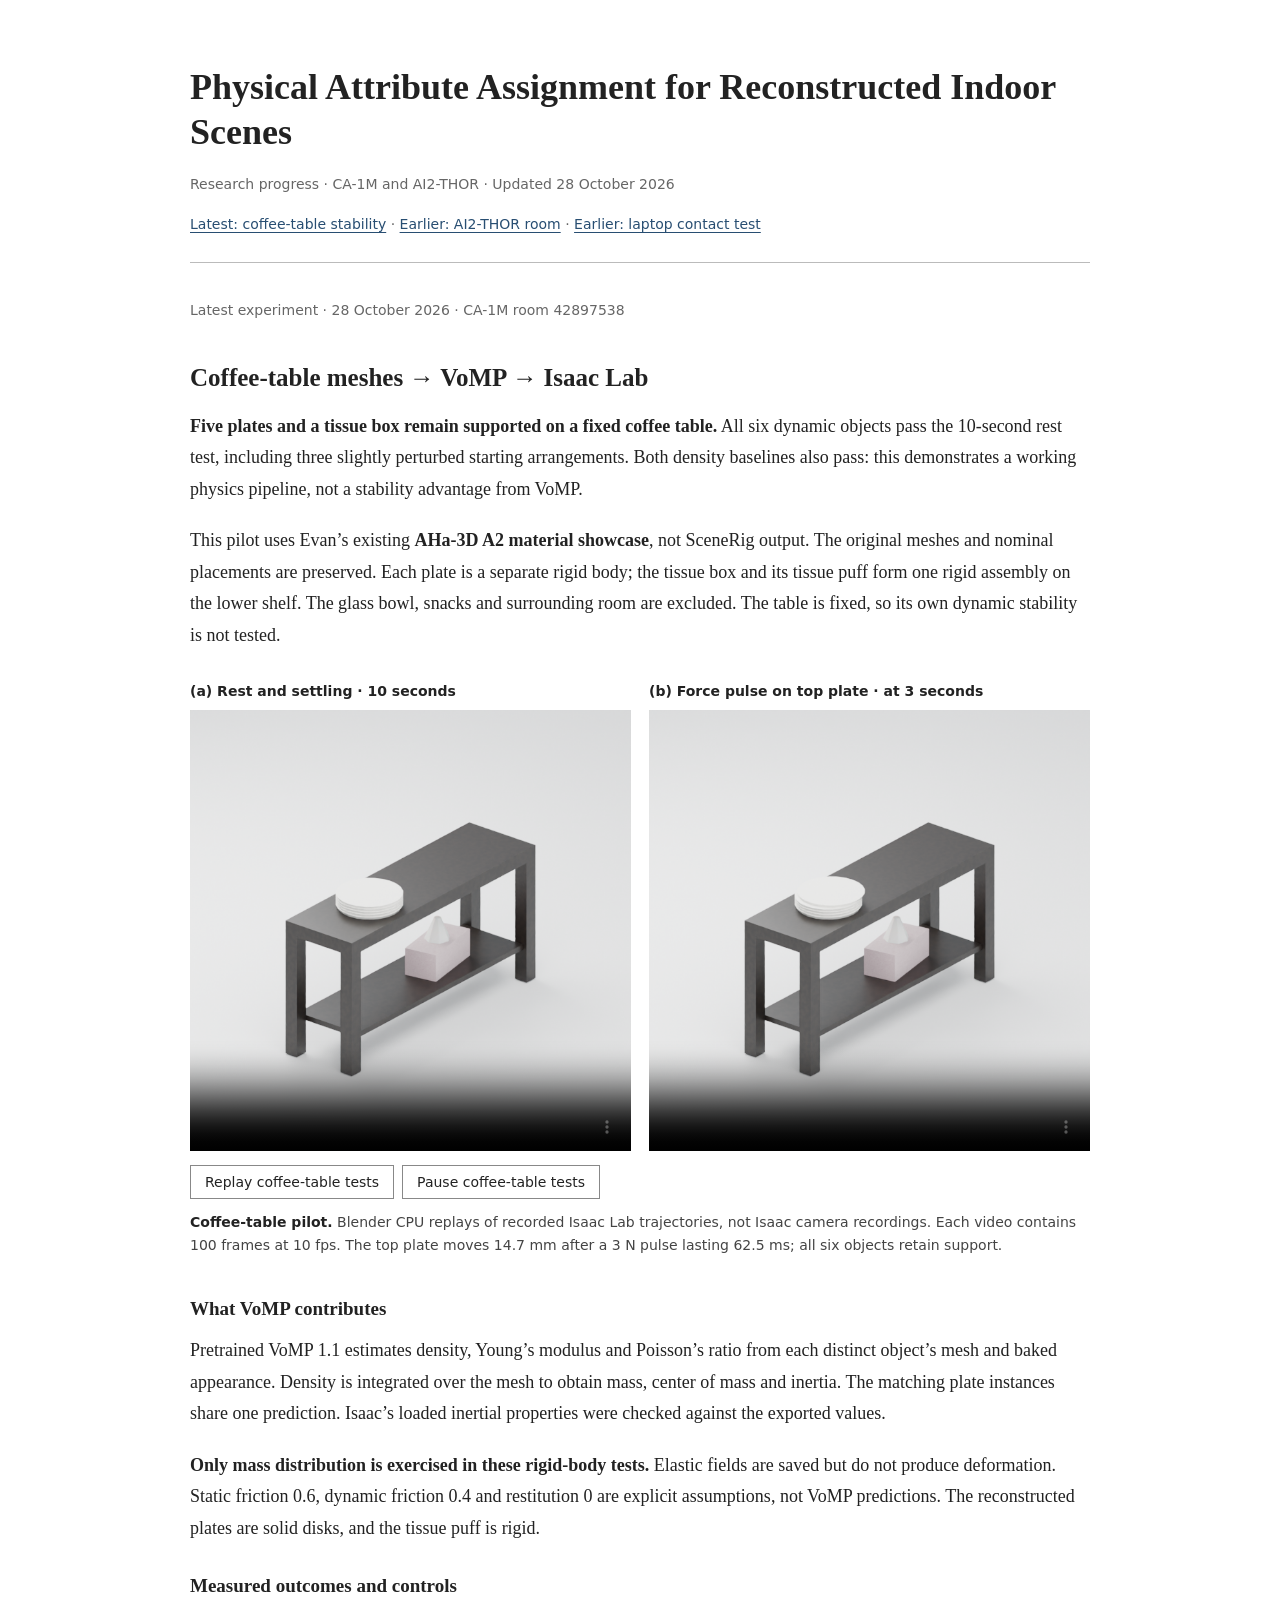
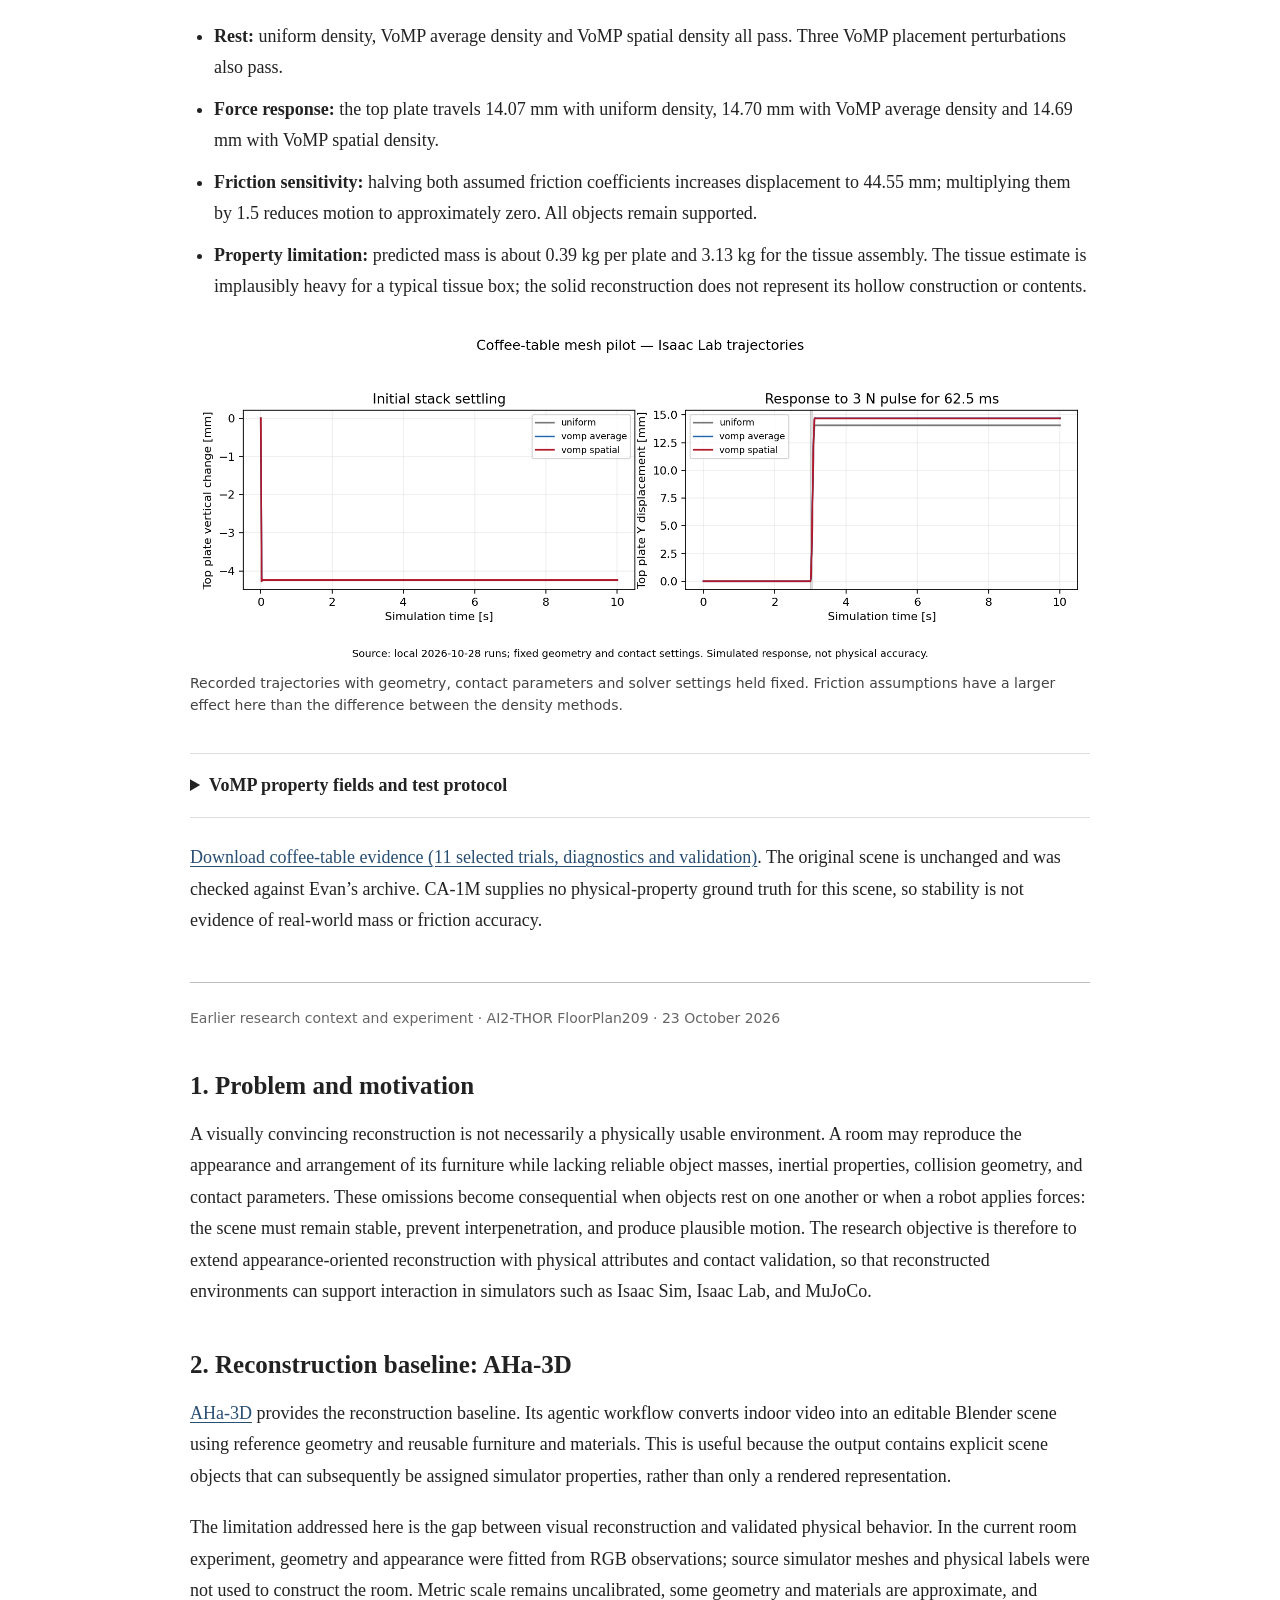
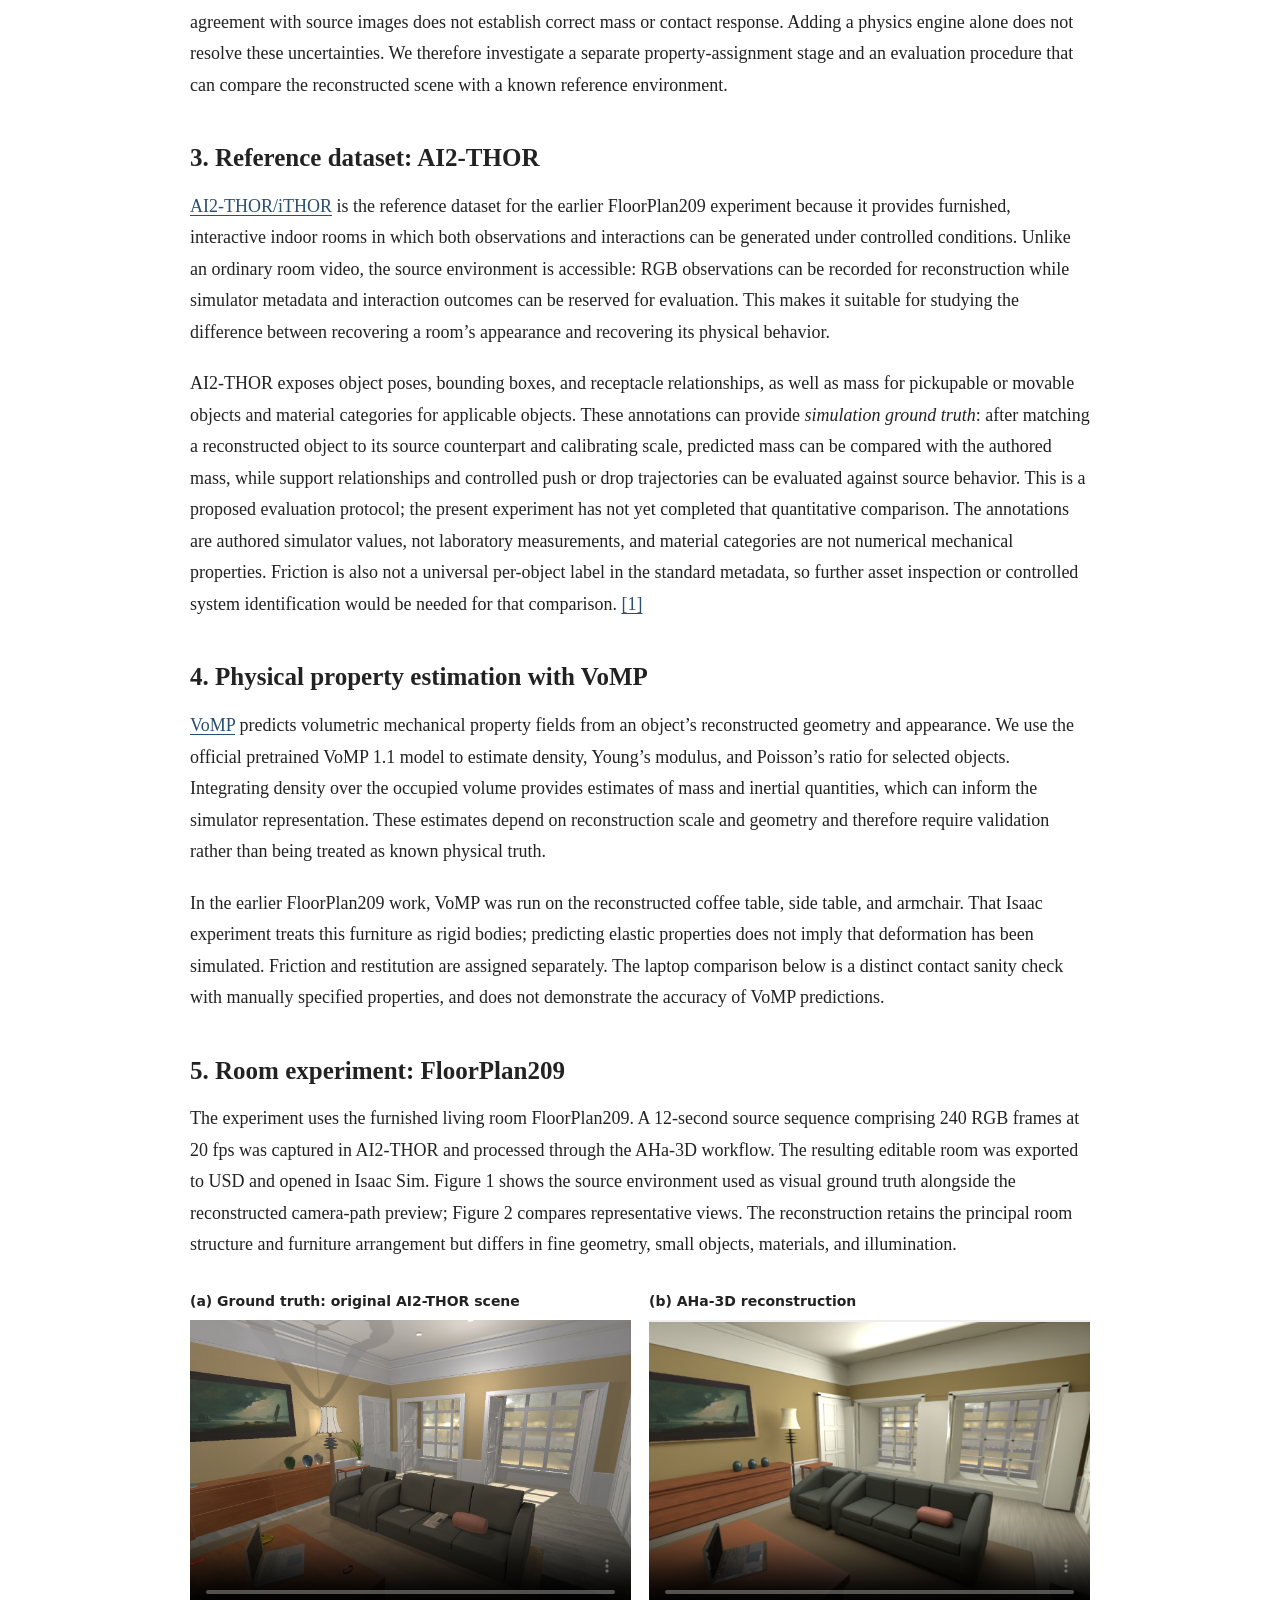
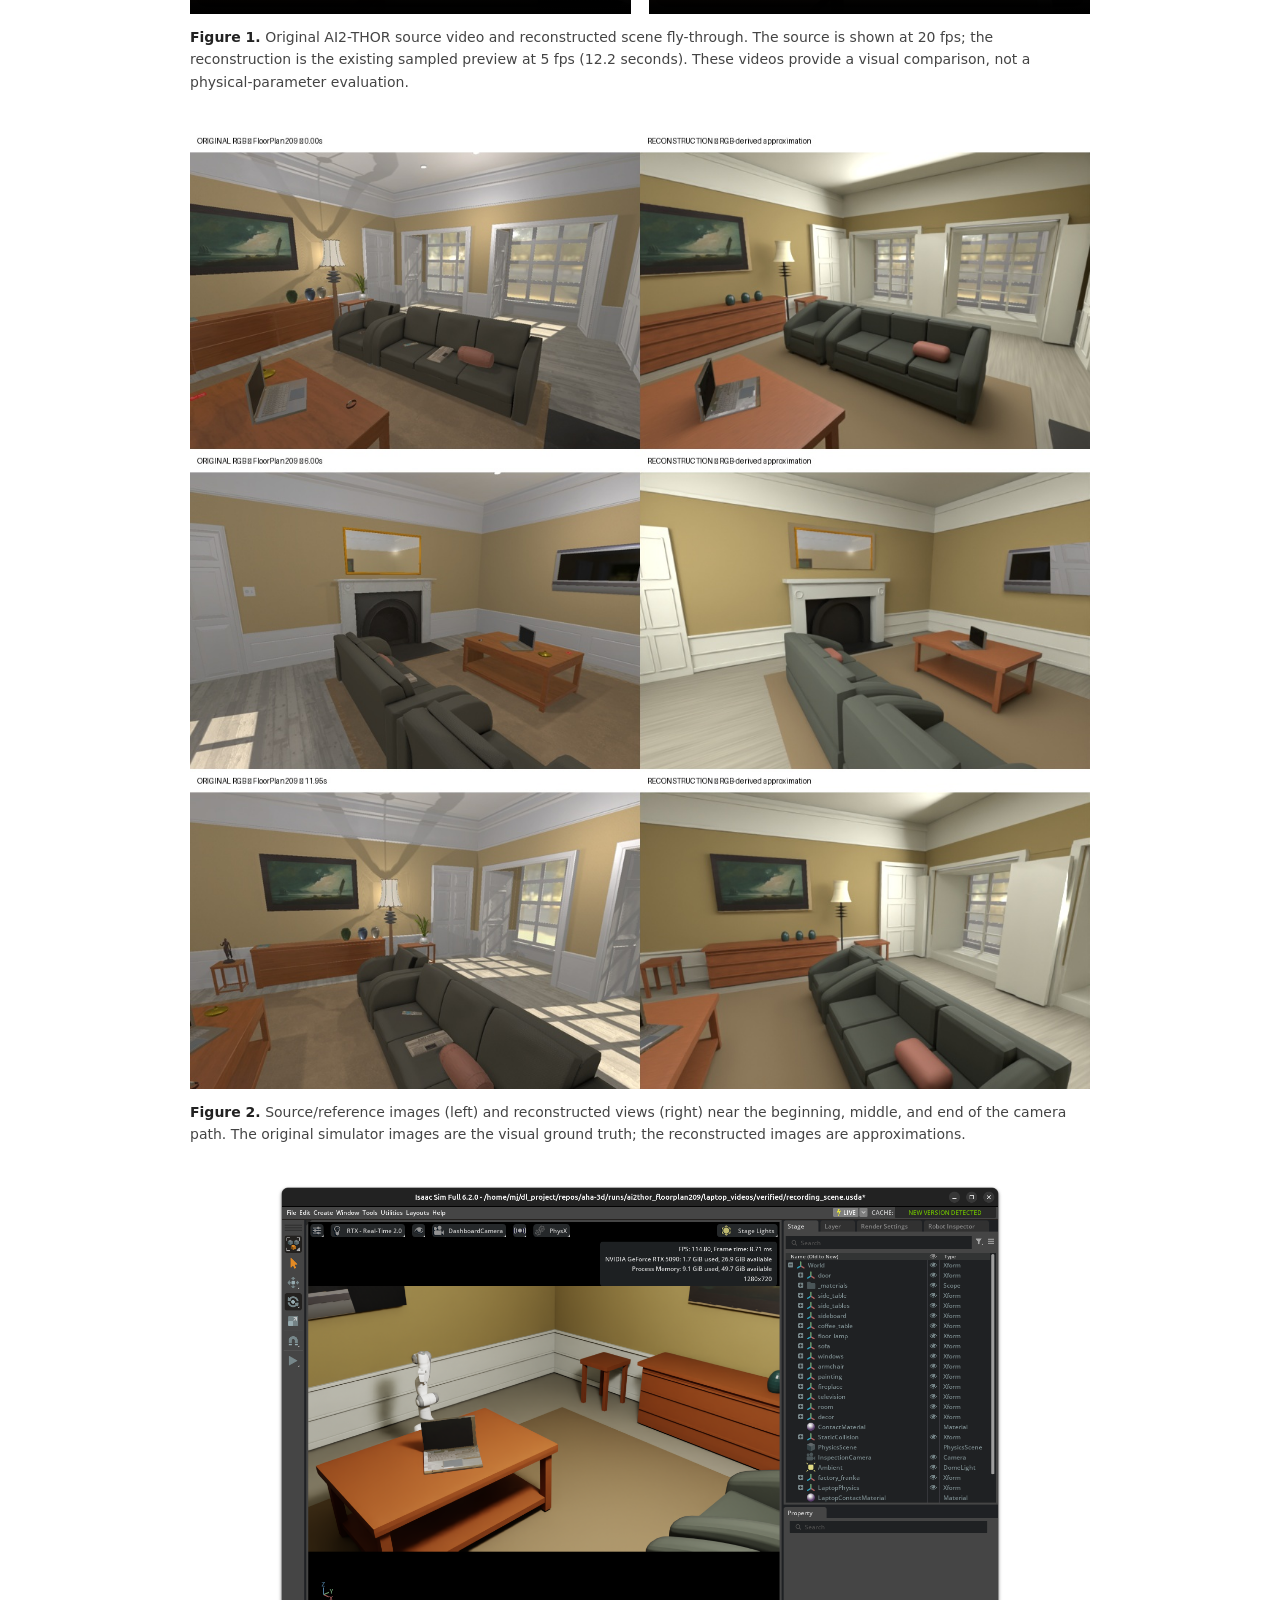
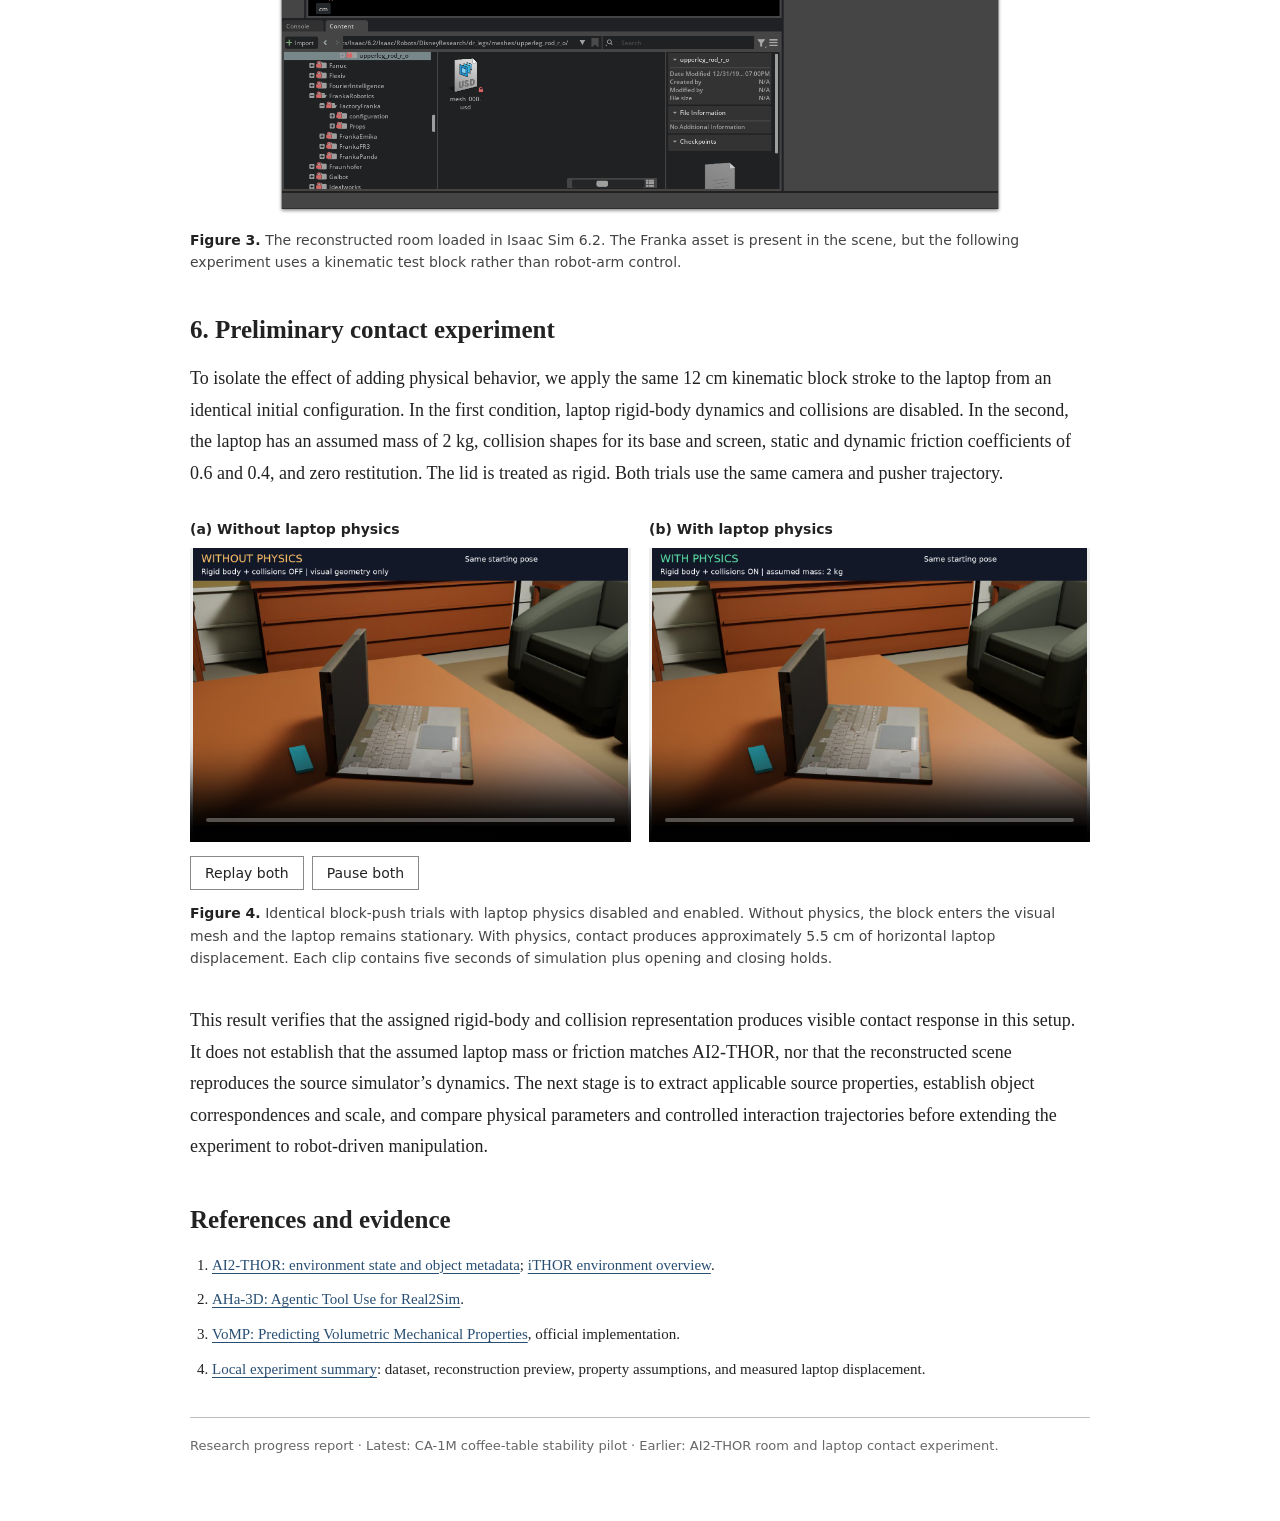
==== commit 21e792a3: "Add coffee-table VoMP and Isaac Lab stability results" ====
--- a/index.html
+++ b/index.html
@@ -1,12 +1,39 @@
 <!doctype html>
-<html lang="en"><head><meta charset="utf-8"><meta name="viewport" content="width=device-width,initial-scale=1"><title>Physical Attribute Assignment for Reconstructed Indoor Scenes</title><meta name="description" content="Research progress on AHa-3D reconstruction, AI2-THOR reference data, VoMP physical attributes, and an Isaac Sim room experiment."><link rel="icon" href="favicon.svg"><style>
-*{box-sizing:border-box}body{margin:0;background:#fff;color:#222;font:18px/1.75 Georgia,'Times New Roman',serif}main{max-width:980px;margin:0 auto;padding:65px 40px}header{border-bottom:1px solid #bbb;padding-bottom:26px;margin-bottom:36px}h1{font-size:36px;line-height:1.25;font-weight:600;margin:0 0 18px}h2{font-size:25px;line-height:1.35;margin:40px 0 16px}h3{font-size:19px;margin:25px 0 10px}.meta{font:14px/1.6 system-ui,sans-serif;color:#666}p{margin:0 0 20px}a{color:#284e72;text-underline-offset:3px}figure{margin:30px 0 36px}figure img,video{display:block;width:100%;height:auto}video{background:#eee;aspect-ratio:3/2;object-fit:contain}figcaption{font:14px/1.6 system-ui,sans-serif;color:#444;margin-top:12px}figcaption b{color:#222}.pair{display:grid;grid-template-columns:1fr 1fr;gap:18px}.panel-label{font:600 14px/1.5 system-ui,sans-serif;margin:0 0 8px}.screenshot{max-width:730px;margin:auto}.references{font-size:15px;line-height:1.65;padding-left:22px}.references li{margin-bottom:10px}footer{border-top:1px solid #bbb;margin-top:35px;padding-top:18px;font:13px/1.6 system-ui,sans-serif;color:#666}button{font:14px system-ui,sans-serif;border:1px solid #888;background:#fff;color:#222;padding:8px 14px;cursor:pointer;margin-top:14px;margin-right:8px}button:hover{background:#f1f1f1}a:focus-visible,button:focus-visible{outline:2px solid #284e72;outline-offset:3px}.status{font:13px system-ui,sans-serif;color:#666}section{scroll-margin-top:20px}@media(max-width:650px){main{padding:32px 20px}h1{font-size:29px}body{font-size:17px}.pair{grid-template-columns:1fr}h2{font-size:23px}}@media print{button{display:none}main{padding:0}a{color:inherit}}
+<html lang="en"><head><meta charset="utf-8"><meta name="viewport" content="width=device-width,initial-scale=1"><title>Physical Attribute Assignment for Reconstructed Indoor Scenes</title><meta name="description" content="Research progress on mesh reconstruction, VoMP physical attributes, and Isaac Lab stability tests on a CA-1M coffee-table scene, alongside earlier AI2-THOR experiments."><link rel="icon" href="favicon.svg"><style>
+*{box-sizing:border-box}body{margin:0;background:#fff;color:#222;font:18px/1.75 Georgia,'Times New Roman',serif}main{max-width:980px;margin:0 auto;padding:65px 40px}header{border-bottom:1px solid #bbb;padding-bottom:26px;margin-bottom:36px}h1{font-size:36px;line-height:1.25;font-weight:600;margin:0 0 18px}h2{font-size:25px;line-height:1.35;margin:40px 0 16px}h3{font-size:19px;margin:25px 0 10px}.meta{font:14px/1.6 system-ui,sans-serif;color:#666}p{margin:0 0 20px}a{color:#284e72;text-underline-offset:3px}figure{margin:30px 0 36px}figure img,video{display:block;width:100%;height:auto}video{background:#eee;aspect-ratio:3/2;object-fit:contain}figcaption{font:14px/1.6 system-ui,sans-serif;color:#444;margin-top:12px}figcaption b{color:#222}.pair{display:grid;grid-template-columns:1fr 1fr;gap:18px}.panel-label{font:600 14px/1.5 system-ui,sans-serif;margin:0 0 8px}.screenshot{max-width:730px;margin:auto}.references{font-size:15px;line-height:1.65;padding-left:22px}.references li{margin-bottom:10px}footer{border-top:1px solid #bbb;margin-top:35px;padding-top:18px;font:13px/1.6 system-ui,sans-serif;color:#666}button{font:14px system-ui,sans-serif;border:1px solid #888;background:#fff;color:#222;padding:8px 14px;cursor:pointer;margin-top:14px;margin-right:8px}button:hover{background:#f1f1f1}a:focus-visible,button:focus-visible{outline:2px solid #284e72;outline-offset:3px}.status{font:13px system-ui,sans-serif;color:#666}section{scroll-margin-top:20px}.square-video{aspect-ratio:1/1}nav{margin-top:18px}.experiment-divider{border:0;border-top:1px solid #bbb;margin:45px 0 24px}details{border-top:1px solid #ddd;border-bottom:1px solid #ddd;padding:16px 0;margin:24px 0}summary{cursor:pointer;font-weight:600}ul{padding-left:24px}li{margin-bottom:10px}@media(max-width:650px){main{padding:32px 20px}h1{font-size:29px}body{font-size:17px}.pair{grid-template-columns:1fr}h2{font-size:23px}}@media print{button{display:none}main{padding:0}a{color:inherit}}
 </style></head><body><main>
-<header><h1>Physical Attribute Assignment for Reconstructed Indoor Scenes</h1><div class="meta">Research progress · AI2-THOR FloorPlan209 · 23 October 2026</div></header>
+<header><h1>Physical Attribute Assignment for Reconstructed Indoor Scenes</h1><div class="meta">Research progress · CA-1M and AI2-THOR · Updated 28 October 2026</div><nav class="meta" aria-label="Experiments"><a href="#coffee">Latest: coffee-table stability</a> · <a href="#scene">Earlier: AI2-THOR room</a> · <a href="#physics">Earlier: laptop contact test</a></nav></header>
+
+<section id="coffee" aria-labelledby="coffee-heading">
+<div class="meta">Latest experiment · 28 October 2026 · CA-1M room 42897538</div>
+<h2 id="coffee-heading">Coffee-table meshes → VoMP → Isaac Lab</h2>
+<p><strong>Five plates and a tissue box remain supported on a fixed coffee table.</strong> All six dynamic objects pass the 10-second rest test, including three slightly perturbed starting arrangements. Both density baselines also pass: this demonstrates a working physics pipeline, not a stability advantage from VoMP.</p>
+<p>This pilot uses Evan’s existing <strong>AHa-3D A2 material showcase</strong>, not SceneRig output. The original meshes and nominal placements are preserved. Each plate is a separate rigid body; the tissue box and its tissue puff form one rigid assembly on the lower shelf. The glass bowl, snacks and surrounding room are excluded. The table is fixed, so its own dynamic stability is not tested.</p>
+<figure><div class="pair"><div><div class="panel-label">(a) Rest and settling · 10 seconds</div><video id="coffee-rest" class="square-video" controls playsinline preload="metadata" poster="assets/coffee-rest.png" aria-label="Coffee table, five plates and tissue box during the Isaac Lab rest test"><source src="assets/coffee-rest.mp4" type="video/mp4"></video></div><div><div class="panel-label">(b) Force pulse on top plate · at 3 seconds</div><video id="coffee-force" class="square-video" controls playsinline preload="metadata" poster="assets/coffee-force.png" aria-label="Top plate moves after a 3 newton force pulse in Isaac Lab"><source src="assets/coffee-force.mp4" type="video/mp4"></video></div></div><button id="coffee-replay" type="button">Replay coffee-table tests</button><button id="coffee-pause" type="button">Pause coffee-table tests</button><span class="status" id="coffee-status" aria-live="polite"></span><figcaption><b>Coffee-table pilot.</b> Blender CPU replays of recorded Isaac Lab trajectories, not Isaac camera recordings. Each video contains 100 frames at 10 fps. The top plate moves 14.7 mm after a 3 N pulse lasting 62.5 ms; all six objects retain support.</figcaption></figure>
+<h3>What VoMP contributes</h3>
+<p>Pretrained VoMP 1.1 estimates density, Young’s modulus and Poisson’s ratio from each distinct object’s mesh and baked appearance. Density is integrated over the mesh to obtain mass, center of mass and inertia. The matching plate instances share one prediction. Isaac’s loaded inertial properties were checked against the exported values.</p>
+<p><strong>Only mass distribution is exercised in these rigid-body tests.</strong> Elastic fields are saved but do not produce deformation. Static friction 0.6, dynamic friction 0.4 and restitution 0 are explicit assumptions, not VoMP predictions. The reconstructed plates are solid disks, and the tissue puff is rigid.</p>
+<h3>Measured outcomes and controls</h3>
+<ul>
+<li><strong>Rest:</strong> uniform density, VoMP average density and VoMP spatial density all pass. Three VoMP placement perturbations also pass.</li>
+<li><strong>Force response:</strong> the top plate travels 14.07 mm with uniform density, 14.70 mm with VoMP average density and 14.69 mm with VoMP spatial density.</li>
+<li><strong>Friction sensitivity:</strong> halving both assumed friction coefficients increases displacement to 44.55 mm; multiplying them by 1.5 reduces motion to approximately zero. All objects remain supported.</li>
+<li><strong>Property limitation:</strong> predicted mass is about 0.39 kg per plate and 3.13 kg for the tissue assembly. The tissue estimate is implausibly heavy for a typical tissue box; the solid reconstruction does not represent its hollow construction or contents.</li>
+</ul>
+<figure><a href="assets/coffee-comparison.png" target="_blank" rel="noopener"><img src="assets/coffee-comparison.png" alt="Isaac Lab trajectories: the plate stack settles in all three density conditions; force response is similar, around 14 to 15 millimeters" loading="lazy"></a><figcaption>Recorded trajectories with geometry, contact parameters and solver settings held fixed. Friction assumptions have a larger effect here than the difference between the density methods.</figcaption></figure>
+<details><summary>VoMP property fields and test protocol</summary>
+<figure><a href="assets/coffee-properties.png" target="_blank" rel="noopener"><img src="assets/coffee-properties.png" alt="VoMP predicted density, Young’s modulus and Poisson’s ratio for a plate, tissue box and coffee table" loading="lazy"></a><figcaption>Predicted fields, not measurements. The table’s predicted properties are saved but its body remains fixed. The tissue prediction uses the model’s 32,768-voxel cap.</figcaption></figure>
+<p>Isaac Lab 2.3.2.post1 / Isaac Sim 5.1 runs at 240 Hz for 2,400 steps. After two seconds, the rest criteria require drift below 2 mm, rotation change below 2°, final-second maximum speed below 1 mm/s, and continued support with absolute vertical clearance below 2 mm. Support checks use transformed vertex bounds and XY overlap for this upright stack; they are not general mesh-penetration certification.</p>
+<p>The three perturbation seeds move each object by up to 1 mm in XY and raise it by 1 mm before simulator initialization. An initial solver diagnostic had residual velocity despite stable positions; enabling per-iteration force integration resolved it. Earlier post-initialization pose changes disrupted the stack order; those failed diagnostics are retained separately from the corrected trials.</p>
+</details>
+<p><a href="assets/coffee-evidence.json">Download coffee-table evidence (11 selected trials, diagnostics and validation)</a>. The original scene is unchanged and was checked against Evan’s archive. CA-1M supplies no physical-property ground truth for this scene, so stability is not evidence of real-world mass or friction accuracy.</p>
+</section>
+<hr class="experiment-divider">
+<div class="meta">Earlier research context and experiment · AI2-THOR FloorPlan209 · 23 October 2026</div>
 <section id="problem"><h2>1. Problem and motivation</h2><p>A visually convincing reconstruction is not necessarily a physically usable environment. A room may reproduce the appearance and arrangement of its furniture while lacking reliable object masses, inertial properties, collision geometry, and contact parameters. These omissions become consequential when objects rest on one another or when a robot applies forces: the scene must remain stable, prevent interpenetration, and produce plausible motion. The research objective is therefore to extend appearance-oriented reconstruction with physical attributes and contact validation, so that reconstructed environments can support interaction in simulators such as Isaac Sim, Isaac Lab, and MuJoCo.</p></section>
 <section id="work"><h2>2. Reconstruction baseline: AHa-3D</h2><p><a href="https://github.com/KevinXu02/aha-3d">AHa-3D</a> provides the reconstruction baseline. Its agentic workflow converts indoor video into an editable Blender scene using reference geometry and reusable furniture and materials. This is useful because the output contains explicit scene objects that can subsequently be assigned simulator properties, rather than only a rendered representation.</p><p>The limitation addressed here is the gap between visual reconstruction and validated physical behavior. In the current room experiment, geometry and appearance were fitted from RGB observations; source simulator meshes and physical labels were not used to construct the room. Metric scale remains uncalibrated, some geometry and materials are approximate, and agreement with source images does not establish correct mass or contact response. Adding a physics engine alone does not resolve these uncertainties. We therefore investigate a separate property-assignment stage and an evaluation procedure that can compare the reconstructed scene with a known reference environment.</p></section>
-<section id="dataset"><h2>3. Reference dataset: AI2-THOR</h2><p><a href="https://ai2thor.allenai.org/ithor/">AI2-THOR/iTHOR</a> is the current dataset choice because it provides furnished, interactive indoor rooms in which both observations and interactions can be generated under controlled conditions. Unlike an ordinary room video, the source environment is accessible: RGB observations can be recorded for reconstruction while simulator metadata and interaction outcomes can be reserved for evaluation. This makes it suitable for studying the difference between recovering a room’s appearance and recovering its physical behavior.</p><p>AI2-THOR exposes object poses, bounding boxes, and receptacle relationships, as well as mass for pickupable or movable objects and material categories for applicable objects. These annotations can provide <em>simulation ground truth</em>: after matching a reconstructed object to its source counterpart and calibrating scale, predicted mass can be compared with the authored mass, while support relationships and controlled push or drop trajectories can be evaluated against source behavior. This is a proposed evaluation protocol; the present experiment has not yet completed that quantitative comparison. The annotations are authored simulator values, not laboratory measurements, and material categories are not numerical mechanical properties. Friction is also not a universal per-object label in the standard metadata, so further asset inspection or controlled system identification would be needed for that comparison. <a href="https://ai2thor.allenai.org/ithor/documentation/environment-state/">[1]</a></p></section>
-<section id="vomp"><h2>4. Physical property estimation with VoMP</h2><p><a href="https://github.com/nv-tlabs/VoMP">VoMP</a> predicts volumetric mechanical property fields from an object’s reconstructed geometry and appearance. We use the official pretrained VoMP 1.1 model to estimate density, Young’s modulus, and Poisson’s ratio for selected objects. Integrating density over the occupied volume provides estimates of mass and inertial quantities, which can inform the simulator representation. These estimates depend on reconstruction scale and geometry and therefore require validation rather than being treated as known physical truth.</p><p>VoMP has been run on the reconstructed coffee table, side table, and armchair. The current Isaac experiment treats this furniture as rigid bodies; predicting elastic properties does not imply that deformation has been simulated. Friction and restitution are assigned separately. The laptop comparison below is a distinct contact sanity check with manually specified properties, and does not demonstrate the accuracy of VoMP predictions.</p></section>
+<section id="dataset"><h2>3. Reference dataset: AI2-THOR</h2><p><a href="https://ai2thor.allenai.org/ithor/">AI2-THOR/iTHOR</a> is the reference dataset for the earlier FloorPlan209 experiment because it provides furnished, interactive indoor rooms in which both observations and interactions can be generated under controlled conditions. Unlike an ordinary room video, the source environment is accessible: RGB observations can be recorded for reconstruction while simulator metadata and interaction outcomes can be reserved for evaluation. This makes it suitable for studying the difference between recovering a room’s appearance and recovering its physical behavior.</p><p>AI2-THOR exposes object poses, bounding boxes, and receptacle relationships, as well as mass for pickupable or movable objects and material categories for applicable objects. These annotations can provide <em>simulation ground truth</em>: after matching a reconstructed object to its source counterpart and calibrating scale, predicted mass can be compared with the authored mass, while support relationships and controlled push or drop trajectories can be evaluated against source behavior. This is a proposed evaluation protocol; the present experiment has not yet completed that quantitative comparison. The annotations are authored simulator values, not laboratory measurements, and material categories are not numerical mechanical properties. Friction is also not a universal per-object label in the standard metadata, so further asset inspection or controlled system identification would be needed for that comparison. <a href="https://ai2thor.allenai.org/ithor/documentation/environment-state/">[1]</a></p></section>
+<section id="vomp"><h2>4. Physical property estimation with VoMP</h2><p><a href="https://github.com/nv-tlabs/VoMP">VoMP</a> predicts volumetric mechanical property fields from an object’s reconstructed geometry and appearance. We use the official pretrained VoMP 1.1 model to estimate density, Young’s modulus, and Poisson’s ratio for selected objects. Integrating density over the occupied volume provides estimates of mass and inertial quantities, which can inform the simulator representation. These estimates depend on reconstruction scale and geometry and therefore require validation rather than being treated as known physical truth.</p><p>In the earlier FloorPlan209 work, VoMP was run on the reconstructed coffee table, side table, and armchair. That Isaac experiment treats this furniture as rigid bodies; predicting elastic properties does not imply that deformation has been simulated. Friction and restitution are assigned separately. The laptop comparison below is a distinct contact sanity check with manually specified properties, and does not demonstrate the accuracy of VoMP predictions.</p></section>
 <section id="scene"><h2>5. Room experiment: FloorPlan209</h2><p>The experiment uses the furnished living room FloorPlan209. A 12-second source sequence comprising 240 RGB frames at 20 fps was captured in AI2-THOR and processed through the AHa-3D workflow. The resulting editable room was exported to USD and opened in Isaac Sim. Figure 1 shows the source environment used as visual ground truth alongside the reconstructed camera-path preview; Figure 2 compares representative views. The reconstruction retains the principal room structure and furniture arrangement but differs in fine geometry, small objects, materials, and illumination.</p>
 <figure><div class="pair"><div><div class="panel-label">(a) Ground truth: original AI2-THOR scene</div><video controls playsinline preload="metadata" poster="assets/ground-truth.png" aria-label="Original AI2-THOR FloorPlan209 source video"><source src="assets/ground-truth.mp4" type="video/mp4"></video></div><div><div class="panel-label">(b) AHa-3D reconstruction</div><video controls playsinline preload="metadata" poster="assets/reconstruction.png" aria-label="Reconstructed FloorPlan209 camera path"><source src="assets/flythrough.mp4" type="video/mp4"></video></div></div><figcaption><b>Figure 1.</b> Original AI2-THOR source video and reconstructed scene fly-through. The source is shown at 20 fps; the reconstruction is the existing sampled preview at 5 fps (12.2 seconds). These videos provide a visual comparison, not a physical-parameter evaluation.</figcaption></figure>
 <figure><a href="assets/gt-comparison.jpg" target="_blank"><img src="assets/gt-comparison.jpg" alt="Three paired views: original AI2-THOR RGB images in the left column and AHa-3D reconstructions in the right column" loading="lazy"></a><figcaption><b>Figure 2.</b> Source/reference images (left) and reconstructed views (right) near the beginning, middle, and end of the camera path. The original simulator images are the visual ground truth; the reconstructed images are approximations.</figcaption></figure>
@@ -14,5 +41,9 @@
 <section id="physics"><h2>6. Preliminary contact experiment</h2><p>To isolate the effect of adding physical behavior, we apply the same 12 cm kinematic block stroke to the laptop from an identical initial configuration. In the first condition, laptop rigid-body dynamics and collisions are disabled. In the second, the laptop has an assumed mass of 2 kg, collision shapes for its base and screen, static and dynamic friction coefficients of 0.6 and 0.4, and zero restitution. The lid is treated as rigid. Both trials use the same camera and pusher trajectory.</p>
 <figure><div class="pair"><div><div class="panel-label">(a) Without laptop physics</div><video id="off" controls playsinline preload="metadata" poster="assets/without_physics.jpg" aria-label="Laptop push without rigid body or collisions"><source src="assets/without_physics.mp4" type="video/mp4"></video></div><div><div class="panel-label">(b) With laptop physics</div><video id="on" controls playsinline preload="metadata" poster="assets/with_physics.jpg" aria-label="Laptop push with rigid body and collisions"><source src="assets/with_physics.mp4" type="video/mp4"></video></div></div><button id="compare" type="button">Replay both</button><button id="pause" type="button">Pause both</button><span class="status" id="play-status" aria-live="polite"></span><figcaption><b>Figure 4.</b> Identical block-push trials with laptop physics disabled and enabled. Without physics, the block enters the visual mesh and the laptop remains stationary. With physics, contact produces approximately 5.5 cm of horizontal laptop displacement. Each clip contains five seconds of simulation plus opening and closing holds.</figcaption></figure>
 <p>This result verifies that the assigned rigid-body and collision representation produces visible contact response in this setup. It does not establish that the assumed laptop mass or friction matches AI2-THOR, nor that the reconstructed scene reproduces the source simulator’s dynamics. The next stage is to extract applicable source properties, establish object correspondences and scale, and compare physical parameters and controlled interaction trajectories before extending the experiment to robot-driven manipulation.</p></section>
-<section><h2>References and evidence</h2><ol class="references"><li><a href="https://ai2thor.allenai.org/ithor/documentation/environment-state/">AI2-THOR: environment state and object metadata</a>; <a href="https://ai2thor.allenai.org/ithor/">iTHOR environment overview</a>.</li><li><a href="https://github.com/KevinXu02/aha-3d">AHa-3D: Agentic Tool Use for Real2Sim</a>.</li><li><a href="https://github.com/nv-tlabs/VoMP">VoMP: Predicting Volumetric Mechanical Properties</a>, official implementation.</li><li><a href="assets/evidence.json">Local experiment summary</a>: dataset, reconstruction preview, property assumptions, and measured laptop displacement.</li></ol></section><footer>Research progress report · Preliminary room reconstruction and interaction experiment.</footer>
-</main><script>const off=document.getElementById('off'),on=document.getElementById('on'),status=document.getElementById('play-status');document.getElementById('compare').addEventListener('click',async()=>{off.pause();on.pause();off.currentTime=0;on.currentTime=0;try{await Promise.all([off.play(),on.play()]);status.textContent='Playing both trials';}catch(e){off.pause();on.pause();status.textContent='Use the individual video controls.';}});document.getElementById('pause').addEventListener('click',()=>{off.pause();on.pause();status.textContent='Paused';});</script></body></html>
+<section><h2>References and evidence</h2><ol class="references"><li><a href="https://ai2thor.allenai.org/ithor/documentation/environment-state/">AI2-THOR: environment state and object metadata</a>; <a href="https://ai2thor.allenai.org/ithor/">iTHOR environment overview</a>.</li><li><a href="https://github.com/KevinXu02/aha-3d">AHa-3D: Agentic Tool Use for Real2Sim</a>.</li><li><a href="https://github.com/nv-tlabs/VoMP">VoMP: Predicting Volumetric Mechanical Properties</a>, official implementation.</li><li><a href="assets/evidence.json">Local experiment summary</a>: dataset, reconstruction preview, property assumptions, and measured laptop displacement.</li></ol></section><footer>Research progress report · Latest: CA-1M coffee-table stability pilot · Earlier: AI2-THOR room and laptop contact experiment.</footer>
+</main><script>const off=document.getElementById('off'),on=document.getElementById('on'),status=document.getElementById('play-status');document.getElementById('compare').addEventListener('click',async()=>{off.pause();on.pause();off.currentTime=0;on.currentTime=0;try{await Promise.all([off.play(),on.play()]);status.textContent='Playing both trials';}catch(e){off.pause();on.pause();status.textContent='Use the individual video controls.';}});document.getElementById('pause').addEventListener('click',()=>{off.pause();on.pause();status.textContent='Paused';});
+const coffeeVideos=[document.getElementById('coffee-rest'),document.getElementById('coffee-force')],coffeeStatus=document.getElementById('coffee-status');
+document.getElementById('coffee-replay').addEventListener('click',async()=>{coffeeVideos.forEach(v=>{v.pause();v.currentTime=0;});try{await Promise.all(coffeeVideos.map(v=>v.play()));coffeeStatus.textContent='Playing both coffee-table tests';}catch(e){coffeeVideos.forEach(v=>v.pause());coffeeStatus.textContent='Use the individual video controls.';}});
+document.getElementById('coffee-pause').addEventListener('click',()=>{coffeeVideos.forEach(v=>v.pause());coffeeStatus.textContent='Paused';});
+</script></body></html>
